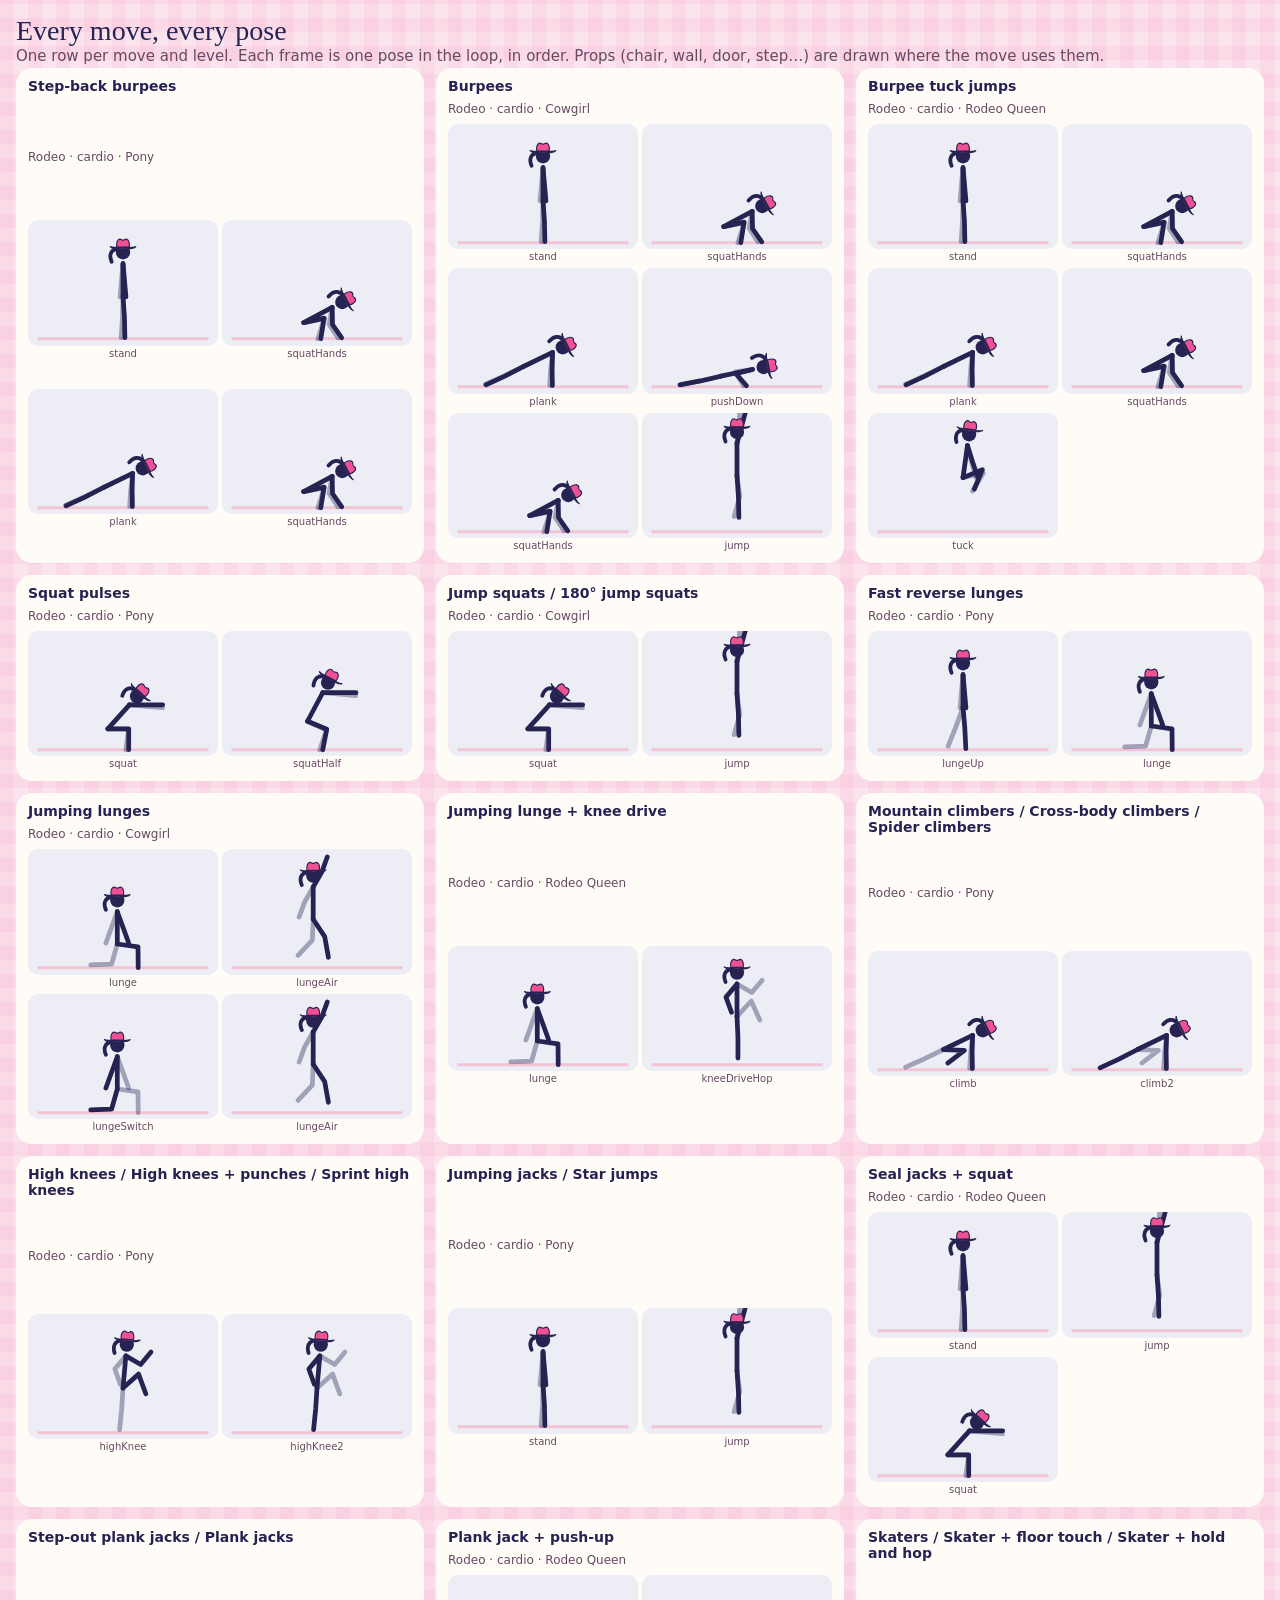
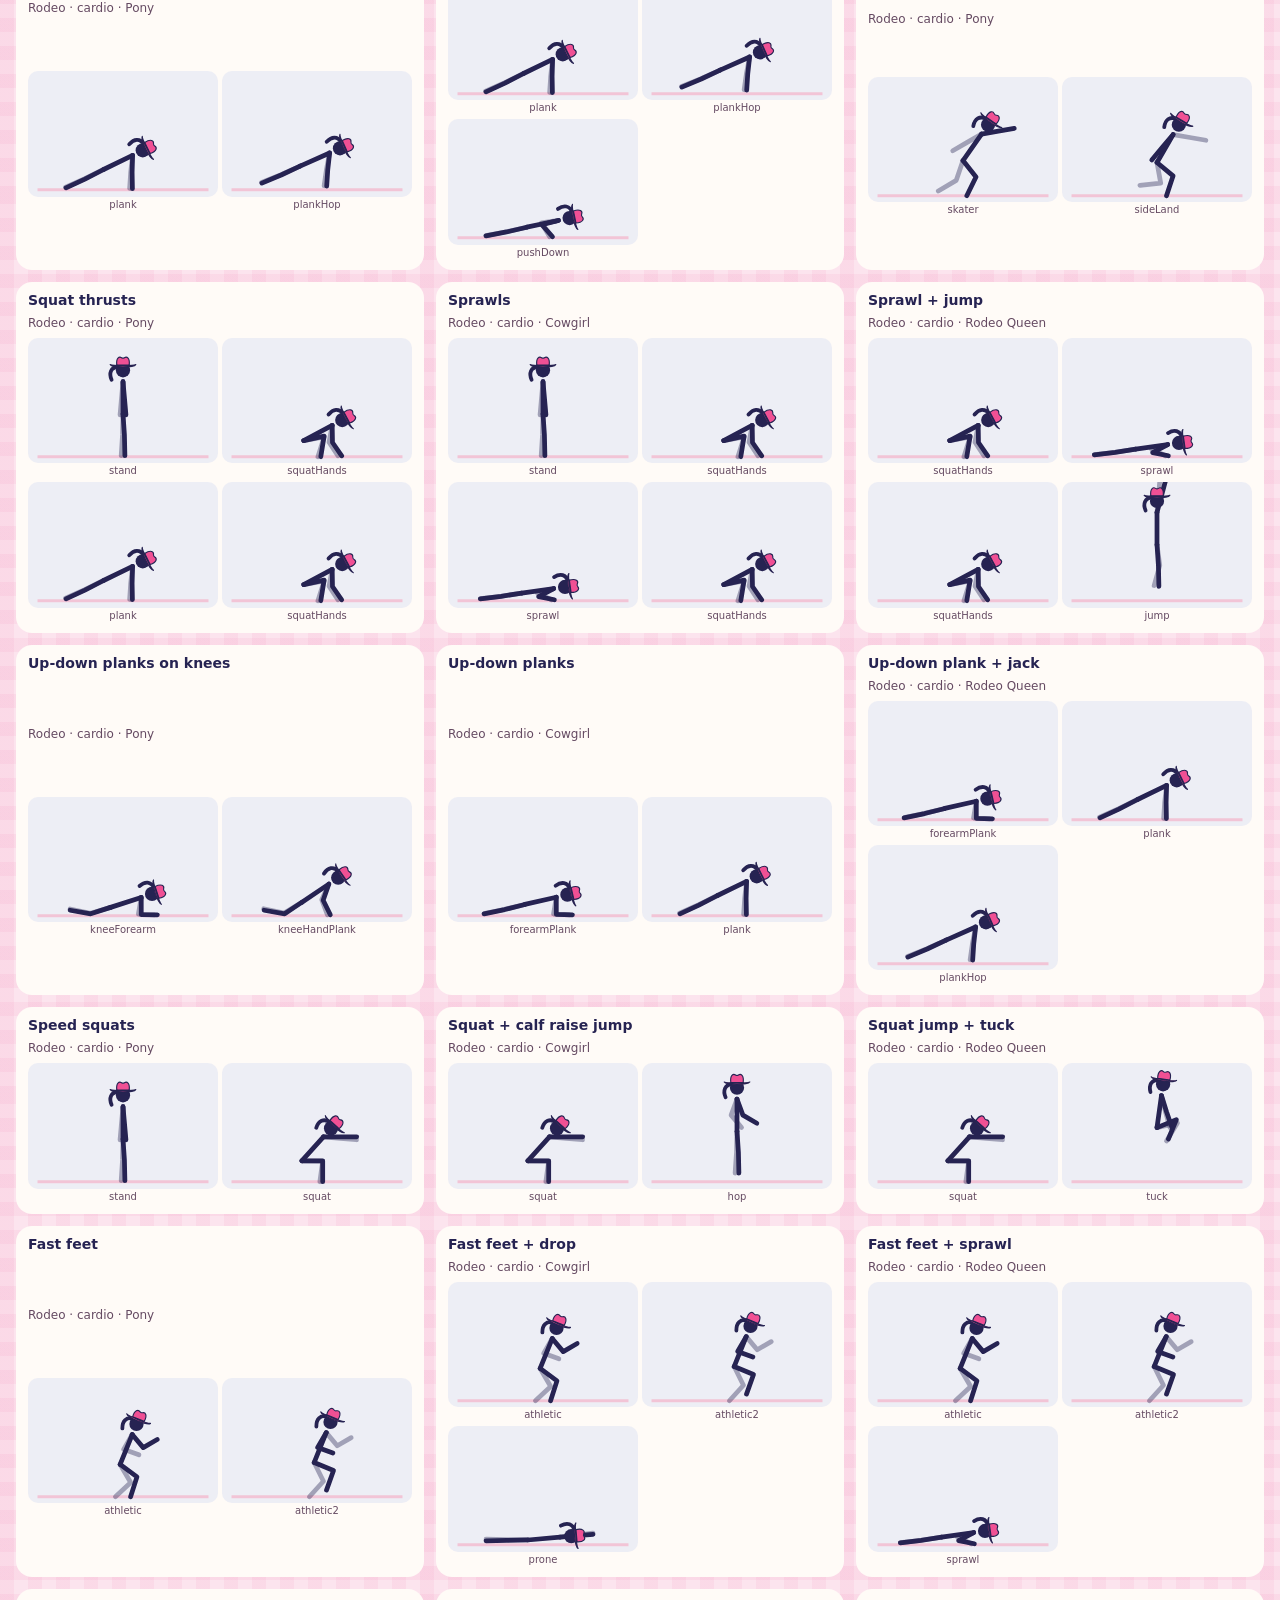
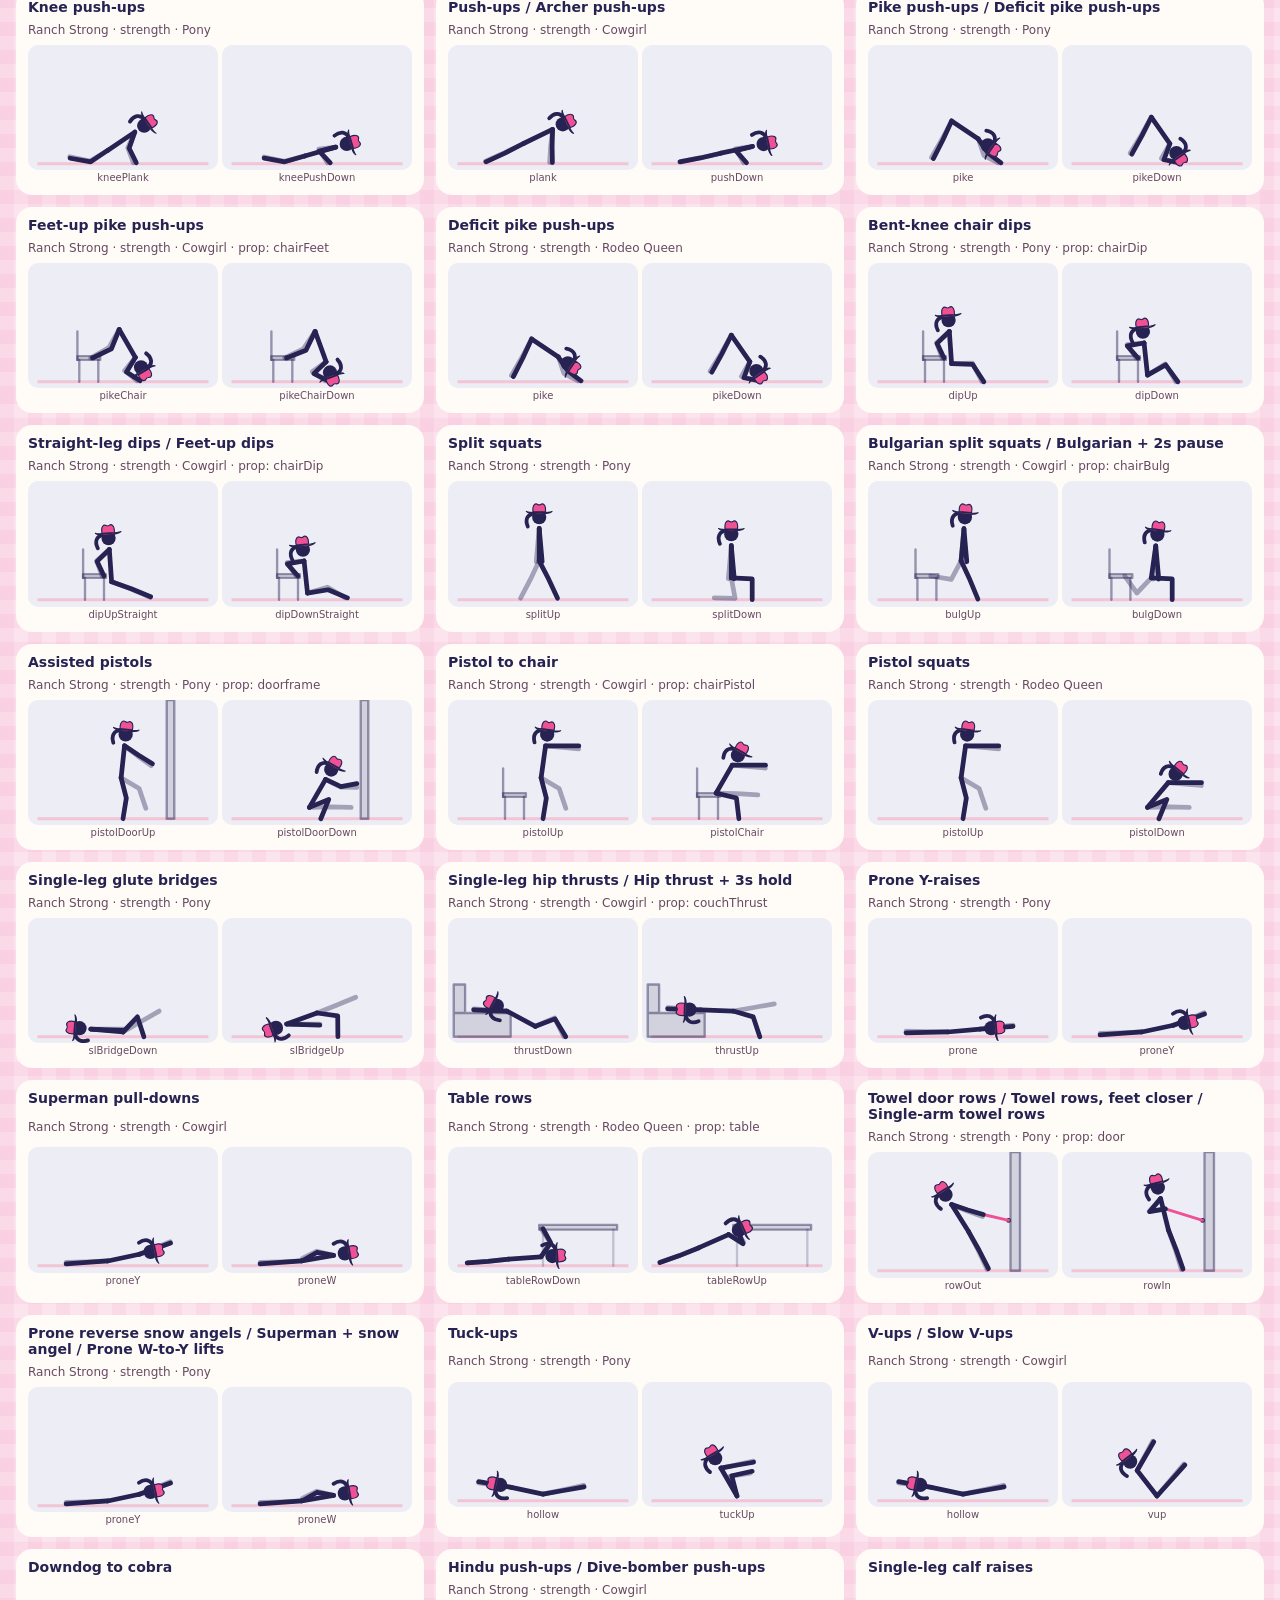
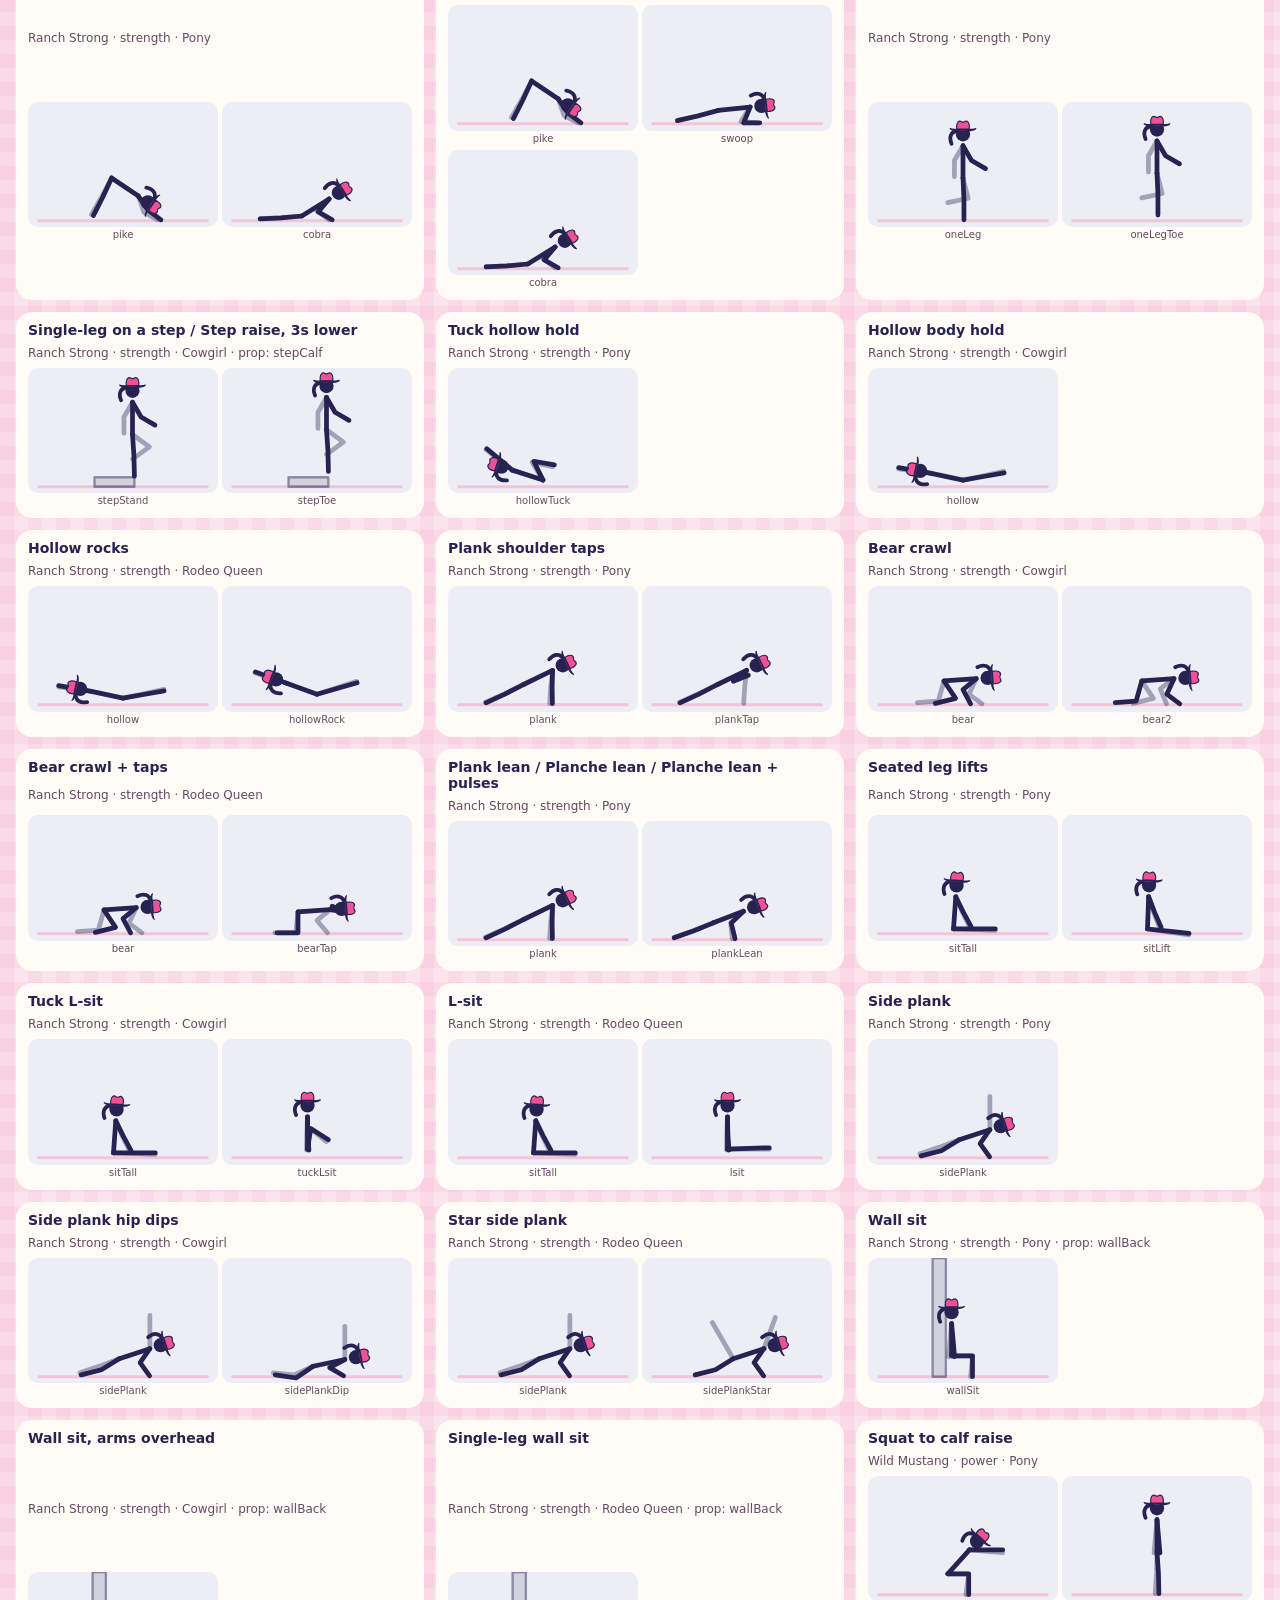
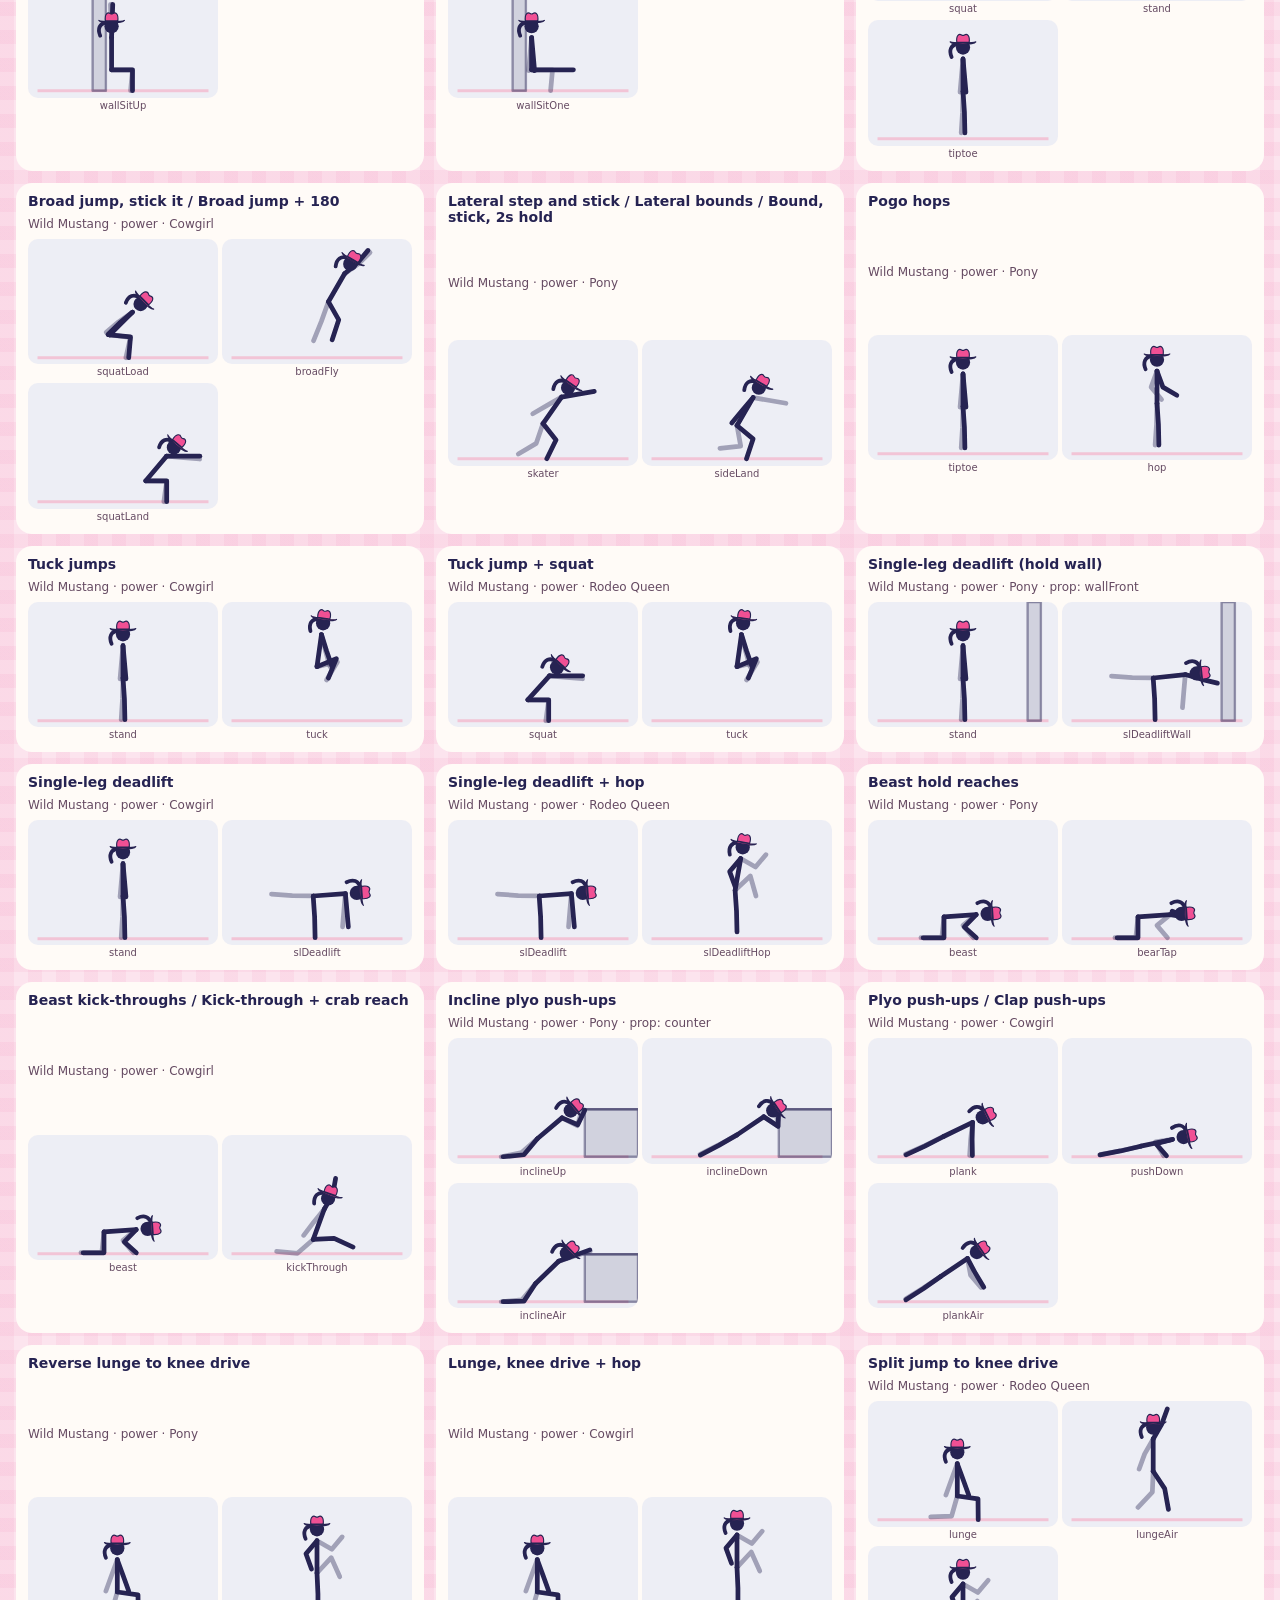
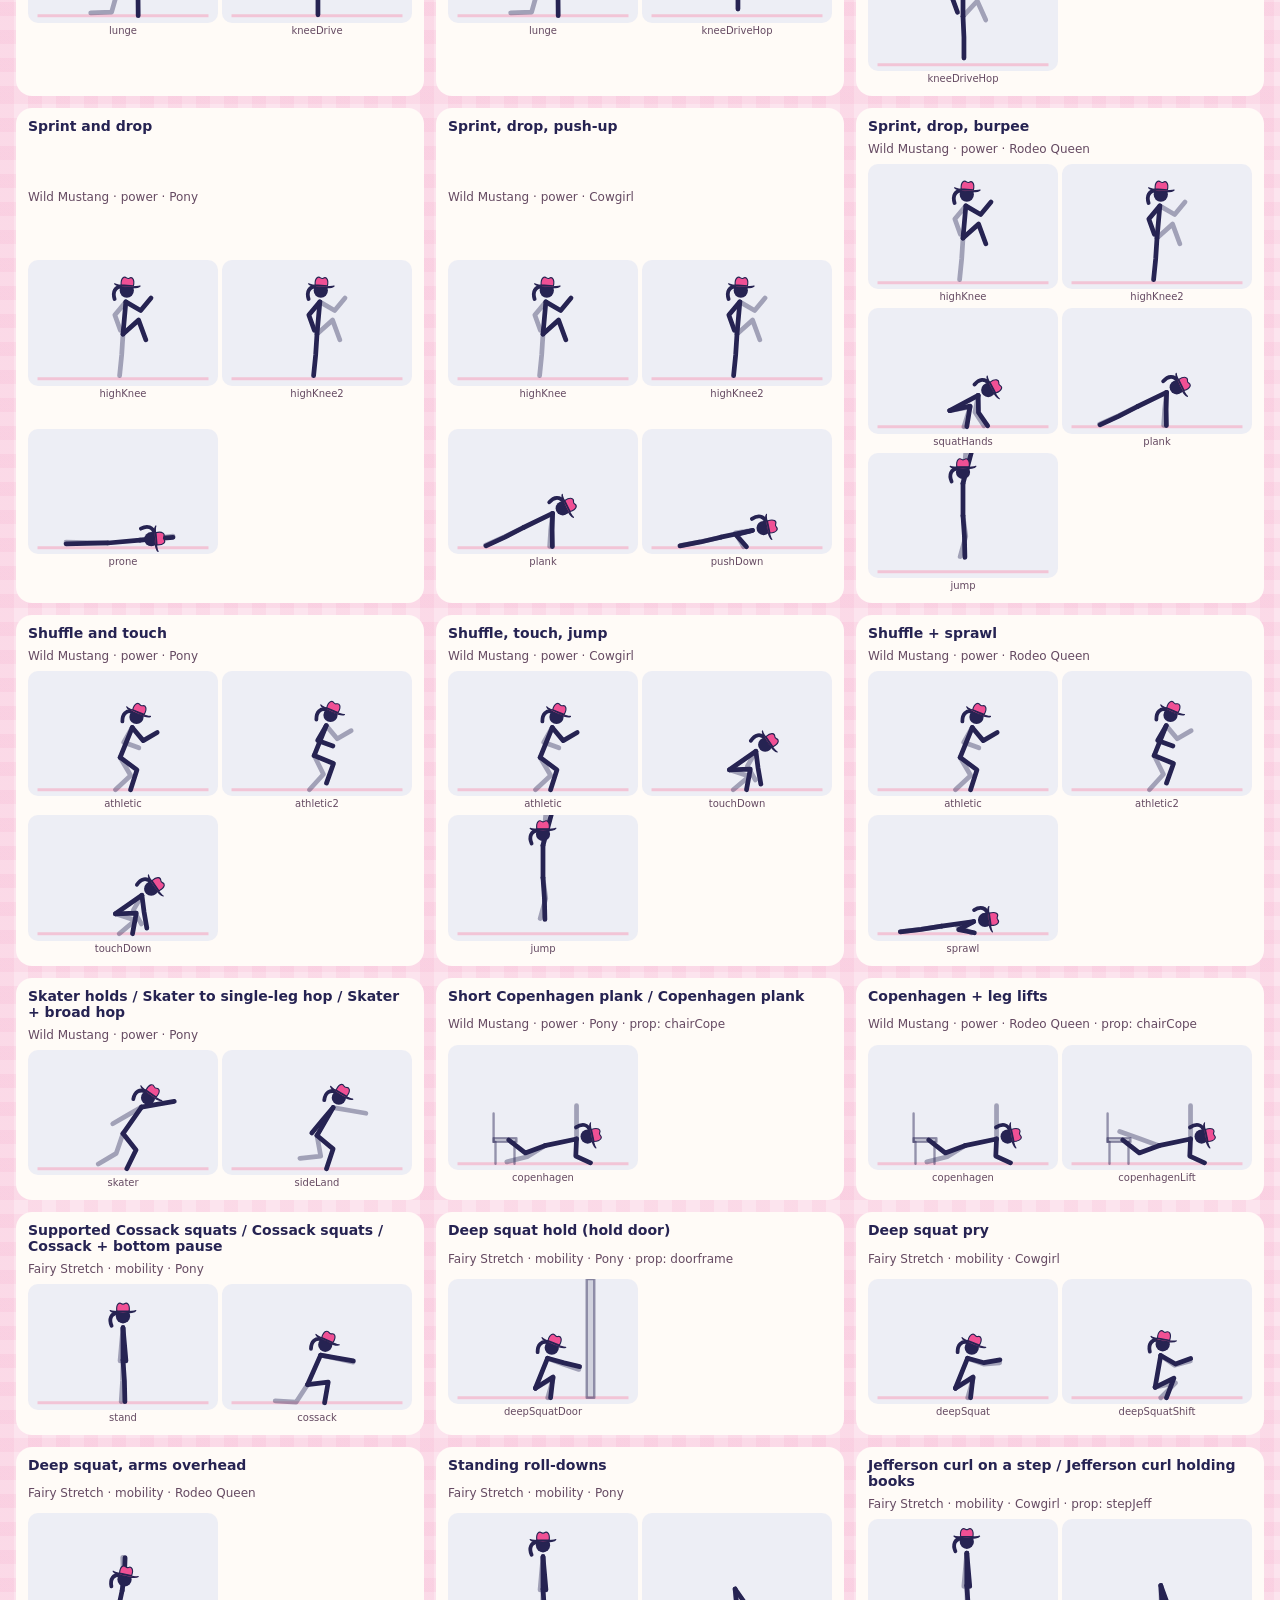
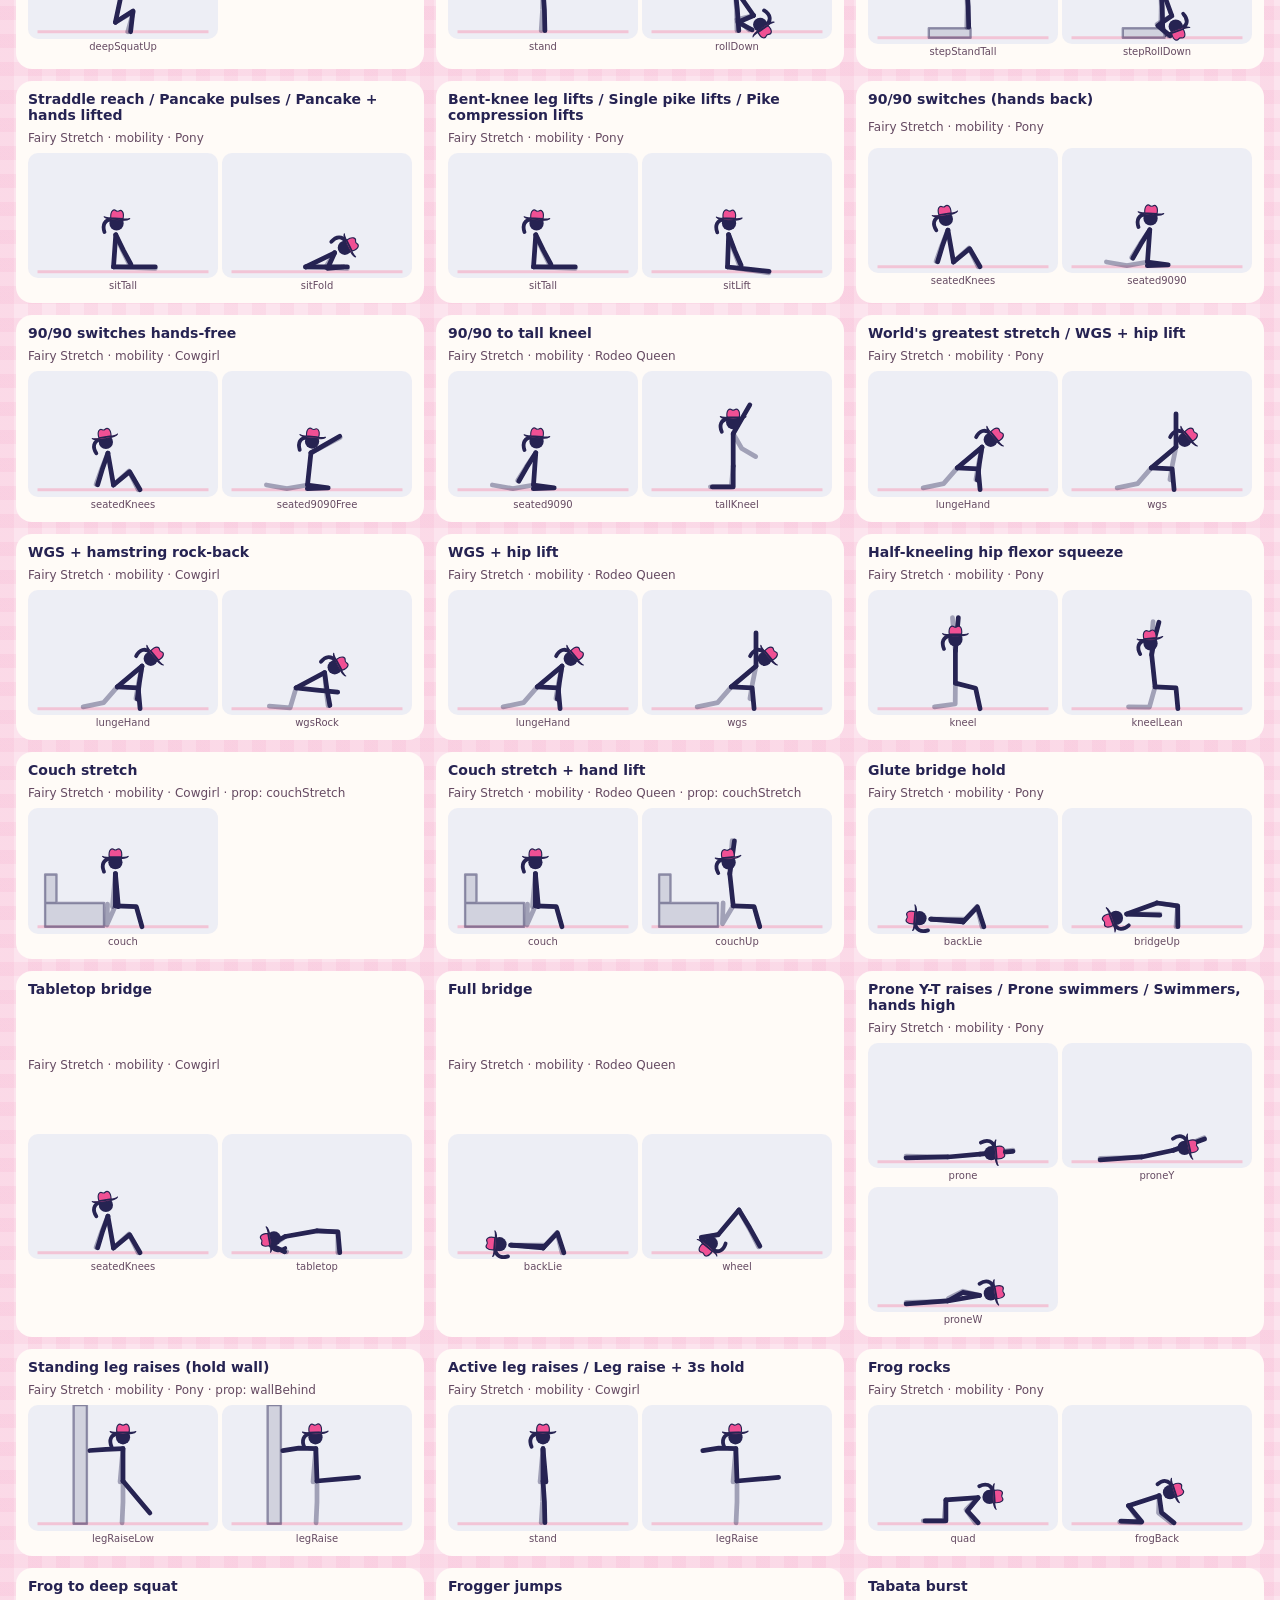
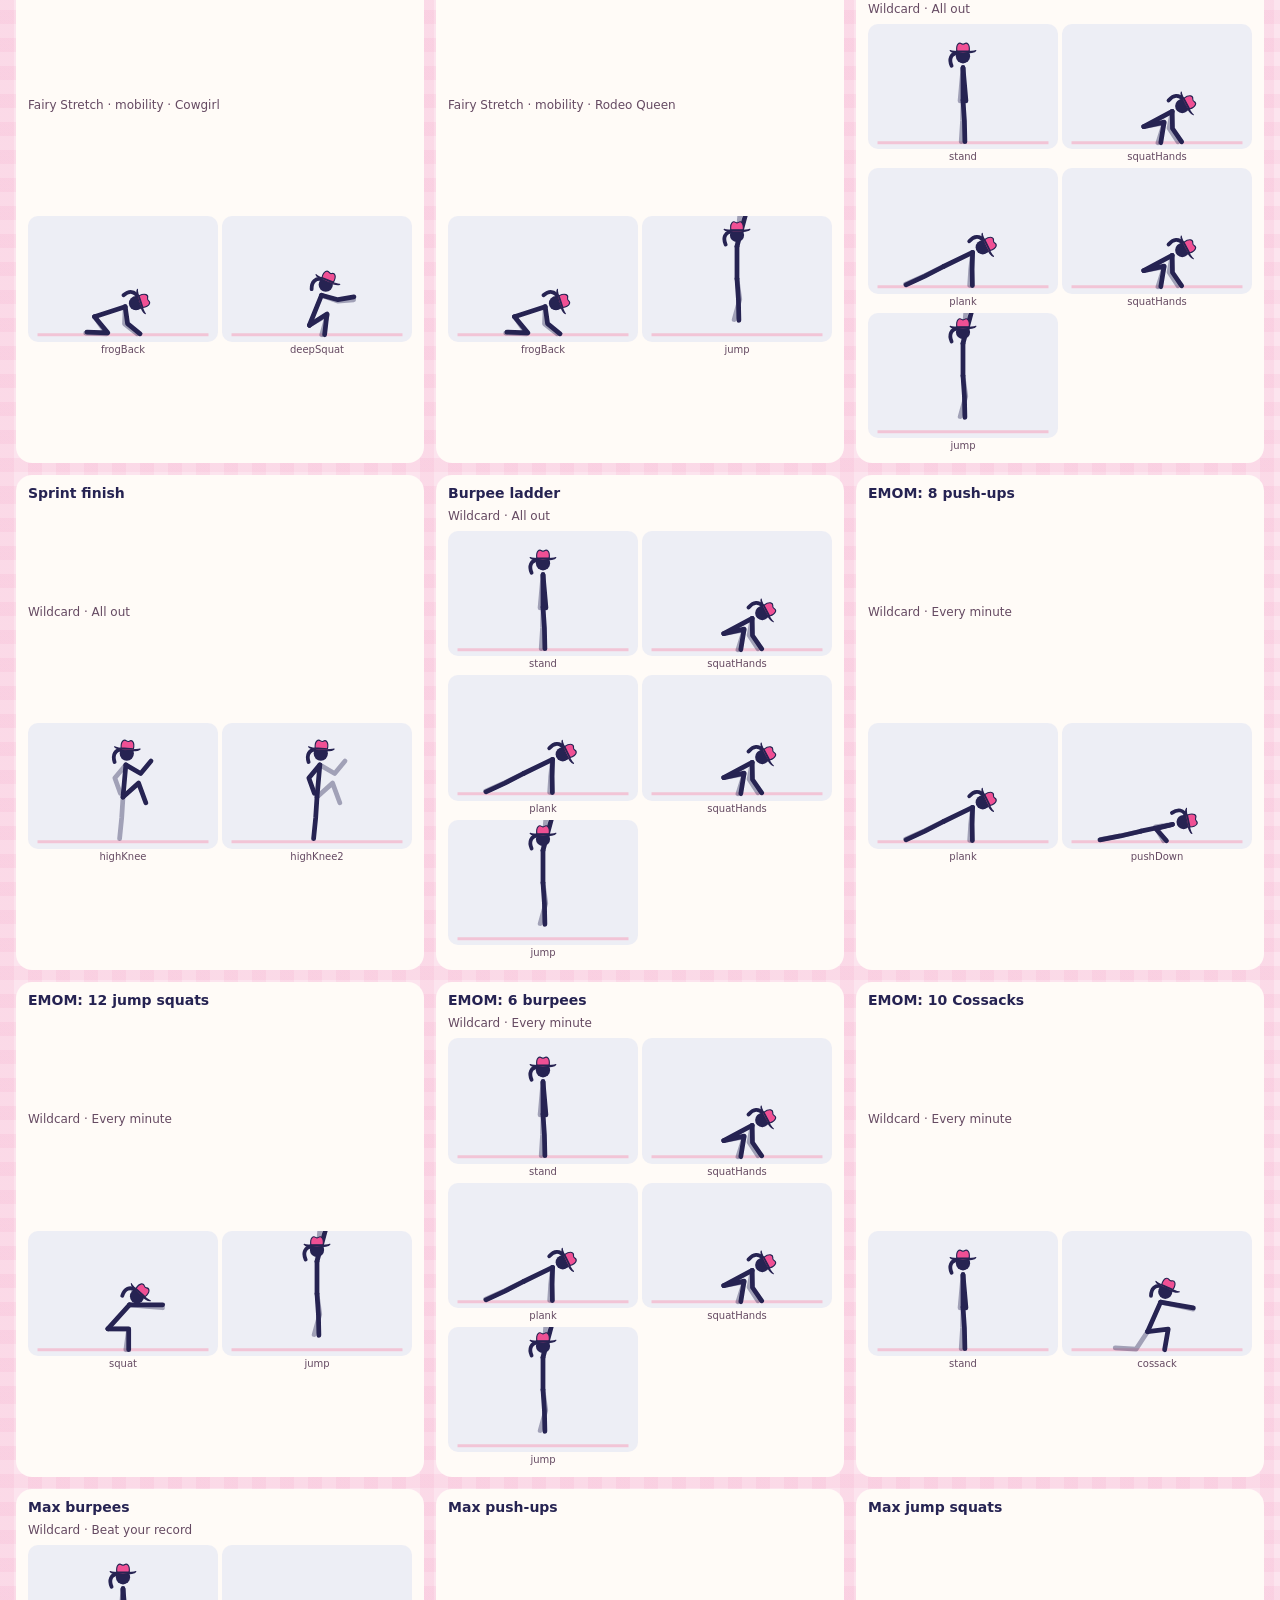
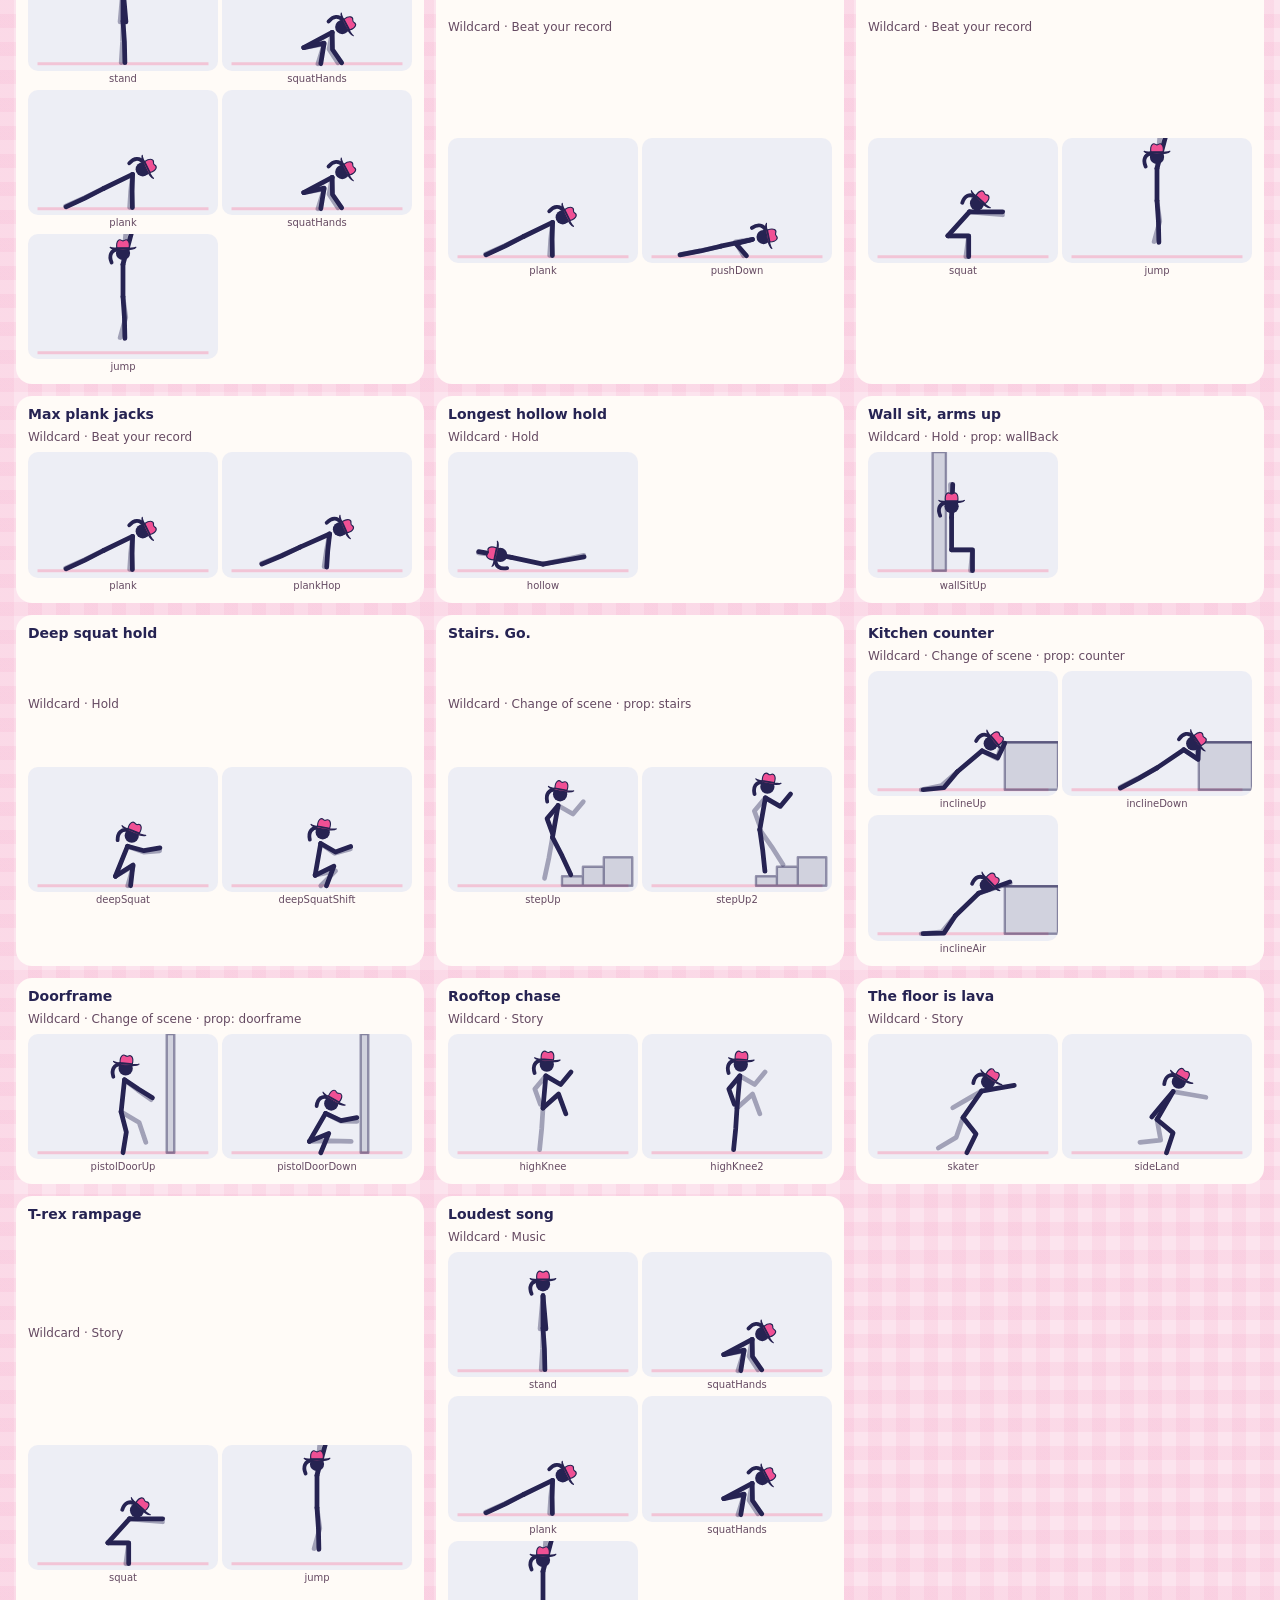
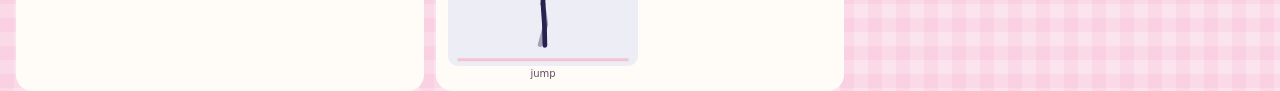
==== debug/poses.html @ 9a440cef "Redo the stick figures, add furniture, Julie's welcome note, better voice Rebuild every pose with a " ====
<!doctype html>
<html lang="en">
<head>
<meta charset="utf-8">
<meta name="viewport" content="width=device-width, initial-scale=1">
<title>Shuffle Sweat poses</title>
<link rel="stylesheet" href="../css/styles.css">
<style>
  body{padding:16px}
  .grid{display:grid;grid-template-columns:repeat(auto-fill,minmax(400px,1fr));gap:12px}
  .mv{background:var(--surface);border-radius:16px;padding:10px 12px;display:grid;gap:6px}
  .mv h3{margin:0;font:700 14px var(--body)} .mv small{color:var(--muted);font-size:12px}
  .frames{display:flex;gap:4px;flex-wrap:wrap}
  .frames svg{width:190px;height:auto;background:color-mix(in srgb,var(--str) 12%,transparent);border-radius:10px}
  .frames span{font-size:10px;color:var(--muted);display:block;text-align:center}
  .fig polyline{fill:none;stroke:var(--ink);stroke-width:5;stroke-linecap:round;stroke-linejoin:round}
  .fig .far polyline{opacity:.38} .fig circle{fill:var(--ink)}
  .fig .ground{stroke:var(--line);stroke-width:3}
  .fig .hat{fill:var(--accent);stroke:var(--ink);stroke-width:1.2}
  .fig .pony{fill:none;stroke:var(--ink);stroke-width:4;stroke-linecap:round}
  .fig .prop path{fill:none;stroke:color-mix(in srgb,var(--ink) 45%,transparent);stroke-width:2.5;stroke-linecap:round} .fig .prop .fill{fill:color-mix(in srgb,var(--ink) 14%,transparent)} .fig .prop .faint{opacity:.5} .fig .prop .knob{fill:var(--ink)} .fig .tether{fill:none;stroke:var(--accent);stroke-width:3;stroke-linecap:round}
</style>
</head>
<body>
<h1 style="font-size:28px">Every move, every pose</h1>
<p class="note">One row per move and level. Each frame is one pose in the loop, in order. Props (chair, wall, door, step…) are drawn where the move uses them.</p>
<div class="grid" id="grid"></div>
<script src="../js/store.js"></script>
<script src="../js/moves.js"></script>
<script src="../js/poses.js"></script>
<script src="../js/figure.js"></script>
<script>
const mk=(seq,prop)=>seq.map(k=>`<div><svg class="fig" viewBox="0 -14 200 132">${typeof figSVG==="function"?figSVG(POSE[k],prop):""}</svg><span>${k}</span></div>`).join("");
let html="";
const card=(title,sub,seq,prop)=>`<div class="mv"><h3>${title}</h3><small>${sub}${prop?" · prop: "+prop:""}</small><div class="frames">${mk(seq,prop)}</div></div>`;
MOVES.forEach(m=>{ let last="";
  m.n.forEach((name,lvl)=>{ const c={...m,lvl}, e=figEntry(c), key=JSON.stringify(e);
    if(key===last) return; last=key;
    const same=m.n.filter((x,i)=>i>lvl&&JSON.stringify(figEntry({...m,lvl:i}))===key);
    html+=card([name,...same].join(" / "),`${TYPE_NAMES[m.m]} · ${LEVELS[lvl]}`,figFor(c),propFor(c)); });
});
Object.entries(WILD).forEach(([cat,list])=>{ if(cat==="choice") return; list.forEach(w=>{ const c={wild:cat,...w}; html+=card(w.n,"Wildcard · "+WILD_NAMES[cat],figFor(c),propFor(c)); });});
document.getElementById("grid").innerHTML=html;
</script>
</body>
</html>
---- css/styles.css ----
/* Shuffle Sweat styles. Layout: one phone-width column. Welcome → setup → face-up card; controls sit under the thumb.
   Look: a pink cowgirl fairy saloon deck on a 1970s retro base (after flossgiven.com). Denim-blue top band with a wavy edge,
   faint pink gingham page, cream cards, bright fills (hot pink, cherry red, candy pink, denim, turquoise, lavender) that always
   carry dark text, groovy Caprasimo headings, pill buttons, little hats, boots, stars and a horseshoe. */
:root{
  --bg:#FCE4EE; --surface:#FFFBF7; --ink:#262352; --muted:#654A62; --line:#F2C4D6;
  --band:#4A74D4; --brand:#FFB9D3; --brand-shadow:#D42A4A;
  --on-fill:#221A33;                       /* text on any bright fill, same in both themes */
  --accent:#F05094; --pop:#F04A5E; --pop-soft:#FFC2D9; --lucky:#FF9CC4;
  --wild:#F04A5E; --wild-ink:#221A33; --good:#2E55B0; --shadow:rgba(150,40,90,.15);
  --burn:#F04A5E; --str:#6B8FE0; --ath:#2BB3A3; --mob:#B9A6F0;
  --pattern:repeating-linear-gradient(0deg,rgba(240,80,148,.07) 0 14px,transparent 14px 28px),repeating-linear-gradient(90deg,rgba(240,80,148,.07) 0 14px,transparent 14px 28px);
  --card-back:url("data:image/svg+xml,%3Csvg xmlns='http://www.w3.org/2000/svg' viewBox='0 0 44 44'%3E%3Cpath fill='%23FFFBF7' fill-opacity='.55' d='M11 4l1.8 4.6 4.9.3-3.8 3.1 1.2 4.8L11 14.1l-4.1 2.7 1.2-4.8-3.8-3.1 4.9-.3z'/%3E%3Cpath fill='%23F04A5E' fill-opacity='.35' d='M33 26l1.3 3.4 3.6.2-2.8 2.3.9 3.5-3-2-3 2 .9-3.5-2.8-2.3 3.6-.2z'/%3E%3C/svg%3E");
  --display:"Caprasimo","Cooper Black",Georgia,serif;
  --body:"Figtree",system-ui,-apple-system,"Segoe UI",sans-serif;
  --gut-l:max(16px,env(safe-area-inset-left)); --gut-r:max(16px,env(safe-area-inset-right));
}
@media (prefers-color-scheme: dark){:root:not([data-theme="light"]){
  --bg:#15132E; --surface:#221F45; --ink:#FFF3F8; --muted:#D9C4D6; --line:#3A3566;
  --band:#2B3F8F; --brand:#FFB9D3; --brand-shadow:#C2203F;
  --accent:#F05094; --pop:#F04A5E; --pop-soft:#4A2547; --lucky:#FF9CC4;
  --wild:#F04A5E; --wild-ink:#221A33; --good:#8FB0FF; --shadow:rgba(0,0,0,.45);
  --burn:#F04A5E; --str:#6B8FE0; --ath:#2BB3A3; --mob:#B9A6F0;
  --pattern:radial-gradient(1.2px 1.2px at 18px 26px,rgba(255,243,248,.55),transparent),radial-gradient(1px 1px at 70px 90px,rgba(255,185,211,.5),transparent),radial-gradient(1.4px 1.4px at 110px 40px,rgba(255,243,248,.4),transparent);
  color-scheme:dark}}
:root[data-theme="dark"]{
  --bg:#15132E; --surface:#221F45; --ink:#FFF3F8; --muted:#D9C4D6; --line:#3A3566;
  --band:#2B3F8F; --brand:#FFB9D3; --brand-shadow:#C2203F;
  --accent:#F05094; --pop:#F04A5E; --pop-soft:#4A2547; --lucky:#FF9CC4;
  --wild:#F04A5E; --wild-ink:#221A33; --good:#8FB0FF; --shadow:rgba(0,0,0,.45);
  --burn:#F04A5E; --str:#6B8FE0; --ath:#2BB3A3; --mob:#B9A6F0;
  --pattern:radial-gradient(1.2px 1.2px at 18px 26px,rgba(255,243,248,.55),transparent),radial-gradient(1px 1px at 70px 90px,rgba(255,185,211,.5),transparent),radial-gradient(1.4px 1.4px at 110px 40px,rgba(255,243,248,.4),transparent);
  color-scheme:dark}

*{box-sizing:border-box}
html,body{height:100%}
body{overflow-x:clip} /* 100vw band includes the desktop scrollbar width */
body{margin:0;background-color:var(--bg);background-image:var(--pattern);background-size:auto,auto,140px 140px;color:var(--ink);font-family:var(--body);font-size:16px;line-height:1.5}
.app{max-width:460px;margin:0 auto;padding-inline:var(--gut-l) var(--gut-r);padding-block:env(safe-area-inset-top) calc(28px + env(safe-area-inset-bottom));min-height:100%;display:flex;flex-direction:column;gap:20px}
h1,h2{font-family:var(--display);font-weight:400;line-height:1.05;text-wrap:balance;margin:0}
p{margin:0}
[hidden]{display:none!important}
section{display:contents}
section[hidden]{display:none!important}

/* Top band: full-bleed green with a wavy bottom edge */
.top{position:relative;display:flex;align-items:center;justify-content:space-between;gap:12px;background:var(--band);
  margin-inline:calc(50% - 50vw);margin-top:calc(-1*env(safe-area-inset-top));margin-bottom:14px;
  padding:calc(14px + env(safe-area-inset-top)) calc(50vw - 50% + var(--gut-r)) 10px calc(50vw - 50% + var(--gut-l))}
.top::after{content:"";position:absolute;left:0;right:0;top:calc(100% - 1px);height:18px;background:var(--band);
  -webkit-mask:url("data:image/svg+xml,%3Csvg xmlns='http://www.w3.org/2000/svg' viewBox='0 0 400 18'%3E%3Cpath d='M0 0H400V7C300 18 250 18 200 10S100 0 0 7Z'/%3E%3C/svg%3E") 0 0/400px 18px repeat-x;
  mask:url("data:image/svg+xml,%3Csvg xmlns='http://www.w3.org/2000/svg' viewBox='0 0 400 18'%3E%3Cpath d='M0 0H400V7C300 18 250 18 200 10S100 0 0 7Z'/%3E%3C/svg%3E") 0 0/400px 18px repeat-x}
.brand{font-family:var(--display);font-weight:400;font-size:23px;line-height:1;color:var(--brand);text-shadow:2px 2px 0 var(--brand-shadow);letter-spacing:.01em}
.brand{display:flex;align-items:center;gap:1px}
.brand span{color:var(--lucky)}
.brand-hat{width:26px;height:18px;fill:var(--brand);margin-right:4px;transform:rotate(-14deg) translateY(-3px);filter:drop-shadow(1.5px 1.5px 0 var(--brand-shadow))}
.twinkle{font-style:normal;font-size:15px;color:var(--brand);margin-left:4px;align-self:flex-start;animation:twinkle 2.6s ease-in-out infinite}
.spark{color:var(--accent);display:inline-block;animation:twinkle 2.6s ease-in-out infinite}
@keyframes twinkle{0%,100%{opacity:1;transform:scale(1)}50%{opacity:.35;transform:scale(.7) rotate(20deg)}}
@media (prefers-reduced-motion: reduce){.twinkle,.spark{animation:none}}
.toggles{display:flex;gap:6px;flex-wrap:wrap;justify-content:flex-end}
.chip{border:0;background:var(--surface);color:var(--ink);font:700 13px var(--body);padding:7px 12px;border-radius:999px;cursor:pointer;min-height:32px;white-space:nowrap}
.chip[aria-pressed="true"]{background:var(--pop);color:var(--on-fill)}
button{font-family:var(--body)}
button:focus-visible,.pick input:focus-visible+label,a:focus-visible{outline:3px solid var(--ink);outline-offset:3px}

/* Welcome */
.hello h1{font-size:clamp(36px,11vw,50px)}
.hello p{color:var(--muted);margin-top:10px;max-width:34ch;font-size:17px}
.letter{margin:0;position:relative;background:var(--surface);border-radius:24px;padding:18px 18px 16px;display:grid;gap:8px;
  box-shadow:0 10px 26px var(--shadow);border:2px dashed color-mix(in srgb,var(--accent) 45%,transparent);transform:rotate(-1deg)}
.letter::before{content:"";position:absolute;top:-10px;left:50%;width:70px;height:20px;margin-left:-35px;border-radius:4px;
  background:color-mix(in srgb,var(--lucky) 70%,transparent);transform:rotate(3deg)}
.letter blockquote{margin:0;display:grid;gap:8px;font-size:17px;line-height:1.5}
.letter figcaption{font:400 22px var(--display);color:var(--ink);justify-self:end;transform:rotate(-3deg)}
.letter figcaption span{color:var(--accent)}
.intro{color:var(--muted);font-size:16px}
.steps{list-style:none;margin:0;padding:0;display:grid;gap:12px;counter-reset:s}
.steps li{display:grid;grid-template-columns:36px 1fr;gap:12px;align-items:start;background:var(--surface);border-radius:20px;padding:14px}
.steps li::before{counter-increment:s;content:counter(s);width:36px;height:36px;border-radius:999px;background:var(--pop-soft);color:var(--ink);font:400 18px var(--display);display:grid;place-items:center}
.steps b{display:block;font-weight:700}
.steps span{color:var(--muted);font-size:15px}
.steps li:nth-child(4)::before{background:var(--pop);color:var(--on-fill)}
.steps li:nth-child(5)::before{background:var(--str);color:var(--on-fill)}

/* Setup */
.label{font-size:12px;font-weight:800;letter-spacing:.1em;text-transform:uppercase;color:var(--muted)}
.pick{display:grid;gap:10px;margin-top:8px}
.pick.modes{grid-template-columns:1fr 1fr}
.pick.three{grid-template-columns:repeat(3,1fr)}
.pick input{position:absolute;opacity:0;pointer-events:none}
.pick label{display:flex;flex-direction:column;gap:2px;padding:12px;border-radius:20px;background:var(--surface);border:2px solid transparent;cursor:pointer;min-width:0;position:relative}
.pick label b{font-family:var(--display);font-weight:400;font-size:19px;line-height:1.15}
.pick label small{color:var(--muted);font-size:13px;line-height:1.3}
.pick input:checked+label{border-color:var(--ink);background:var(--pop-soft)}
.pick.modes label{padding-left:24px}
.pick.modes label::before{content:"";position:absolute;left:10px;top:14px;bottom:14px;width:6px;border-radius:3px;background:var(--c,var(--muted))}
.pick.modes .wide{grid-column:1/-1}
.boot{width:30px;height:30px;fill:var(--ink);margin-bottom:2px}
.boot .trim{fill:none;stroke:var(--accent);stroke-width:2.2;stroke-linecap:round}
.boot .spur{fill:none;stroke:var(--ink);stroke-width:1.8}
.boot .crown{fill:var(--accent)}
.pick.mins label b{font-size:28px;font-variant-numeric:tabular-nums}
.today{font-variant-numeric:tabular-nums;color:var(--muted);font-size:14px}
.credit{color:var(--muted);font-size:13px}
.big{display:block;width:100%;border:2px solid var(--on-fill);border-radius:999px;padding:16px 18px;font:400 21px var(--display);cursor:pointer;background:var(--accent);color:var(--on-fill);box-shadow:0 5px 0 var(--on-fill)}
.big small{display:block;font:700 13px var(--body);margin-top:3px}
.big:active{transform:translateY(3px);box-shadow:0 2px 0 var(--on-fill)}
.ghost{display:block;width:100%;border:2px solid var(--ink);background:transparent;color:var(--ink);border-radius:999px;padding:13px;font:700 16px var(--body);cursor:pointer}
.push{margin-top:auto;display:grid;gap:12px}

/* Card */
.meta{display:flex;justify-content:space-between;align-items:center;gap:10px;font-variant-numeric:tabular-nums;color:var(--muted);font-size:14px;font-weight:700}
.pips{display:flex;gap:6px;flex:none}
.pip{width:20px;height:8px;border-radius:4px;background:var(--line)}
.pip.done{background:var(--good)}
.pip.now{background:var(--accent)}
.card{--c:var(--accent);position:relative;background:var(--surface);border-radius:28px;padding:22px 22px 20px;box-shadow:0 14px 34px var(--shadow);display:flex;flex-direction:column;gap:12px;min-height:360px;overflow:hidden;border-top:12px solid var(--c);animation:flip .45s cubic-bezier(.2,.9,.3,1.2)}
.card[data-m="burn"]{--c:var(--burn)} .card[data-m="str"]{--c:var(--str)} .card[data-m="ath"]{--c:var(--ath)} .card[data-m="mob"]{--c:var(--mob)}
.card.wild{background:var(--wild);color:var(--wild-ink);--c:var(--wild-ink);border-top-color:var(--accent)}
.card.wild::after{content:"";position:absolute;top:12px;right:12px;width:48px;height:48px;pointer-events:none;
  background:url("data:image/svg+xml,%3Csvg xmlns='http://www.w3.org/2000/svg' viewBox='-24 -24 48 48'%3E%3Cg fill='%23FFFBF7' stroke='%23221A33' stroke-width='2'%3E%3Cpath d='M0-20 5-8.7 17.3-10 10 0 17.3 10 5 8.7 0 20-5 8.7-17.3 10-10 0-17.3-10-5-8.7Z'/%3E%3Ccircle cx='0' cy='-20' r='2.6'/%3E%3Ccircle cx='17.3' cy='-10' r='2.6'/%3E%3Ccircle cx='17.3' cy='10' r='2.6'/%3E%3Ccircle cx='0' cy='20' r='2.6'/%3E%3Ccircle cx='-17.3' cy='10' r='2.6'/%3E%3Ccircle cx='-17.3' cy='-10' r='2.6'/%3E%3C/g%3E%3Ccircle r='5' fill='%23F05094'/%3E%3C/svg%3E") center/contain no-repeat;
  transform:rotate(12deg)}
.card.wild h2{padding-right:44px}
.card.wild .cue,.card.wild .best,.card.wild .unit,.card.wild .reps b{color:var(--wild-ink)}
.card.wild .bar{background:color-mix(in srgb,var(--wild-ink) 15%,transparent)}
@keyframes flip{from{transform:rotateY(70deg) scale(.95);opacity:.3}to{transform:none;opacity:1}}
@media (prefers-reduced-motion: reduce){.card{animation:none}}
.kind{align-self:flex-start;font-size:12px;font-weight:800;letter-spacing:.1em;text-transform:uppercase;background:var(--c);color:var(--on-fill);padding:4px 11px;border-radius:14px}
.card.wild .kind{background:var(--wild-ink);color:var(--wild)}
.kind.switch{background:var(--ink);color:var(--surface)}
.card h2{font-size:clamp(30px,9vw,42px)}
.cue{color:var(--muted);font-size:17px;max-width:32ch}
.lvl{display:flex;align-items:center;gap:8px;flex-wrap:wrap}
.lvl button{border:2px solid var(--line);background:transparent;color:var(--ink);border-radius:999px;padding:6px 13px;font:700 13px var(--body);cursor:pointer}
.lvl button:disabled{opacity:.35;cursor:default}
.lvl span{font-size:13px;color:var(--muted);font-weight:700}
.fig{width:100%;max-width:100%;height:auto;max-height:130px;display:block;background:color-mix(in srgb,var(--c) 14%,transparent);border-radius:18px}
.fig polyline{fill:none;stroke:var(--ink);stroke-width:5;stroke-linecap:round;stroke-linejoin:round}
.fig .far polyline{opacity:.38}
.fig circle{fill:var(--ink)}
.fig .hat{fill:var(--accent);stroke:var(--ink);stroke-width:1.2;stroke-linejoin:round}
.fig .pony{fill:none;stroke:var(--ink);stroke-width:4;stroke-linecap:round}
.card.wild .fig .hat{fill:var(--lucky);stroke:var(--wild-ink)}
.card.wild .fig .pony{stroke:var(--wild-ink)}
.fig .prop path{fill:none;stroke:color-mix(in srgb,var(--ink) 45%,transparent);stroke-width:2.5;stroke-linecap:round;stroke-linejoin:round}
.fig .prop .fill{fill:color-mix(in srgb,var(--ink) 12%,transparent)}
.fig .prop .faint{opacity:.5}
.fig .prop .knob{fill:color-mix(in srgb,var(--ink) 60%,transparent)}
.fig .tether{fill:none;stroke:var(--accent);stroke-width:3;stroke-linecap:round}
.card.wild .fig .tether{stroke:var(--wild-ink)}
.fig .ground{stroke:color-mix(in srgb,var(--c) 70%,transparent);stroke-width:3}
.card.wild .fig{background:color-mix(in srgb,var(--wild-ink) 8%,transparent)}
.card.wild .fig polyline{stroke:var(--wild-ink)} .card.wild .fig circle{fill:var(--wild-ink)}
.card.wild .fig .ground{stroke:color-mix(in srgb,var(--wild-ink) 25%,transparent)}
.watch{margin-left:auto;font:700 13px var(--body);color:var(--ink);text-decoration:underline;text-decoration-thickness:2px;text-underline-offset:3px;text-decoration-color:var(--c);padding:6px 0}
.card.wild .watch{color:var(--wild-ink)}
.foot{margin-top:auto;display:grid;gap:10px}
.clock{display:flex;align-items:flex-end;justify-content:space-between;gap:12px}
.secs{font-family:var(--display);font-weight:400;font-size:64px;line-height:.9;font-variant-numeric:tabular-nums}
.secs small{font:600 18px var(--body);margin-left:2px}
.reps{display:flex;align-items:baseline;gap:8px}
.reps b{font-family:var(--display);font-weight:400;font-size:72px;line-height:.9;font-variant-numeric:tabular-nums;color:var(--ink)}
.unit{font:700 18px var(--body);color:var(--muted)}
button.done{border:2px solid var(--on-fill);border-radius:999px;background:var(--c);color:var(--on-fill);font:400 22px var(--display);padding:15px;cursor:pointer;width:100%}
.card.wild button.done{background:var(--wild-ink);color:var(--wild)}
.counter{display:flex;flex-direction:column;align-items:flex-end;gap:4px}
.counter button{border:0;border-radius:999px;background:var(--wild-ink);color:var(--wild);font:400 22px var(--display);padding:14px 20px;cursor:pointer;font-variant-numeric:tabular-nums;min-width:110px}
.best{font-size:13px;font-weight:700}
.bar{height:12px;border-radius:6px;background:var(--line);overflow:hidden}
.bar i{display:block;height:100%;width:0;background:var(--c);border-radius:6px}
.choices{display:grid;grid-template-columns:1fr 1fr;gap:10px}
.choices button{border:2px solid var(--wild-ink);background:transparent;color:var(--wild-ink);border-radius:20px;padding:16px 10px;font:400 18px var(--display);cursor:pointer}
.controls{display:grid;grid-template-columns:1fr 1fr;gap:10px}
.small{border:2px solid var(--ink);background:var(--surface);color:var(--ink);border-radius:999px;padding:12px;font:700 15px var(--body);cursor:pointer}
.small:disabled{opacity:.4;cursor:default}
.bored{grid-column:1/-1;border:2px solid var(--on-fill);border-radius:999px;padding:16px;cursor:pointer;background:var(--pop);color:var(--on-fill);font:400 23px var(--display);box-shadow:0 5px 0 var(--on-fill)}
.bored:active{transform:translateY(3px);box-shadow:0 2px 0 var(--on-fill)}
.bored small{display:block;font:700 13px var(--body);margin-top:2px}
.rest{--c:var(--on-fill);color:var(--on-fill);background-color:var(--lucky);background-image:var(--card-back);background-size:44px 44px;border-top:0;
  outline:2.5px dashed color-mix(in srgb,var(--on-fill) 55%,transparent);outline-offset:-11px;animation:none}
.rest .kind{background:var(--on-fill);color:var(--lucky)}
.rest .cue,.rest .secs{color:var(--on-fill)}
.rest .bar{background:color-mix(in srgb,var(--on-fill) 15%,transparent)}
.rest .bar i{background:var(--on-fill)}

/* Sheet */
.scrim{position:fixed;inset:0;background:color-mix(in srgb,var(--on-fill) 50%,transparent);display:flex;align-items:flex-end;justify-content:center;padding:16px;padding-bottom:calc(16px + env(safe-area-inset-bottom,0px));z-index:10}
.sheet{background:var(--surface);color:var(--ink);border-radius:28px;padding:22px;max-width:460px;width:100%;display:grid;gap:14px;box-shadow:0 20px 50px var(--shadow)}
.sheet h2{font-size:28px}
.sheet p{color:var(--muted)}

/* End */
.stamp{display:inline-block;align-self:flex-start;font:400 15px var(--display);letter-spacing:.06em;text-transform:uppercase;color:var(--on-fill);background:var(--pop);border-radius:999px;padding:6px 14px;transform:rotate(-4deg)}
.stats{display:grid;grid-template-columns:repeat(3,1fr);gap:10px}
.stat{background:var(--surface);border-radius:20px;padding:12px;display:flex;flex-direction:column;gap:2px;min-width:0}
.stat b{font:400 30px var(--display);font-variant-numeric:tabular-nums}
.stat span{font-size:12px;color:var(--muted);font-weight:700}
.note{color:var(--muted);font-size:15px}
.nextup{background:var(--surface);border-radius:20px;padding:14px;display:flex;justify-content:space-between;gap:12px;align-items:center;font-variant-numeric:tabular-nums}
.nextup b{font:400 20px var(--display)}
.nextup span{color:var(--muted);font-size:14px}
/* Week */
.weekhead h1{font-size:clamp(32px,9.5vw,44px)}
.weekhead p{color:var(--muted);margin-top:8px;max-width:36ch}
.pick.focus{grid-template-columns:1fr 1fr}
.targets{display:grid;gap:10px}
.target{background:var(--surface);border-radius:20px;padding:14px;display:grid;grid-template-columns:1fr auto;gap:4px 12px;align-items:center}
.target b{font-weight:700}
.target .why{grid-column:1/-1;color:var(--muted);font-size:13px;line-height:1.35}
.stepper{display:flex;align-items:center;gap:6px}
.stepper button{width:40px;height:40px;border-radius:999px;border:2px solid var(--ink);background:var(--surface);color:var(--ink);font:400 20px var(--display);cursor:pointer}
.stepper output{min-width:58px;text-align:center;font:400 21px var(--display);font-variant-numeric:tabular-nums}
.stepper output small{display:block;font:600 11px var(--body);color:var(--muted)}
details.src{background:var(--surface);border-radius:20px;padding:12px 14px;font-size:14px;color:var(--muted)}
details.src summary{cursor:pointer;font-weight:700;color:var(--ink)}
details.src ul{margin:8px 0 0;padding-left:18px;display:grid;gap:6px}
details.src a{color:var(--ink);text-decoration-color:var(--accent);text-decoration-thickness:2px}
.panel{background:var(--surface);border-radius:24px;padding:16px;display:grid;gap:12px}
.panelhead{display:flex;justify-content:space-between;align-items:baseline;gap:10px}
.panelhead b{font:400 20px var(--display)}
.linkbtn{border:0;background:none;color:var(--ink);font:700 14px var(--body);cursor:pointer;padding:4px 0;text-decoration:underline;text-decoration-color:var(--accent);text-decoration-thickness:2px;text-underline-offset:3px}
.goal{display:grid;gap:5px}
.goal .row{display:flex;justify-content:space-between;gap:10px;font-size:14px;font-weight:700}
.goal .row span:last-child{font-variant-numeric:tabular-nums;color:var(--muted)}
.goal .track{height:10px;border-radius:5px;background:var(--line);overflow:hidden}
.goal .track i{display:block;height:100%;border-radius:5px;background:var(--c)}
.goal.met .row span:last-child{color:var(--good)}
.regions{display:flex;flex-wrap:wrap;gap:6px}
.regions span{font-size:12px;font-weight:700;padding:4px 10px;border-radius:999px;background:var(--bg);color:var(--muted);font-variant-numeric:tabular-nums}
.regions span.met{color:var(--good)}
.suggest{background:var(--lucky);color:var(--on-fill);border-radius:20px;padding:14px 16px;display:grid;gap:6px}
.suggest .label{color:var(--on-fill);display:flex;align-items:center;gap:6px}
.shoe{width:18px;height:18px;fill:none;stroke:var(--pop);stroke-width:3.4;stroke-linecap:round}
.suggest b{font:400 22px var(--display)}
.suggest p{font-size:14px;color:var(--on-fill)}
.suggest button{justify-self:start;border:0;border-radius:999px;background:var(--on-fill);color:var(--lucky);font:700 14px var(--body);padding:9px 16px;cursor:pointer}
.sessbar{display:flex;gap:6px}
.sessbar i{flex:1;height:10px;border-radius:5px;background:var(--line)}
.sessbar i.on{background:var(--good)}
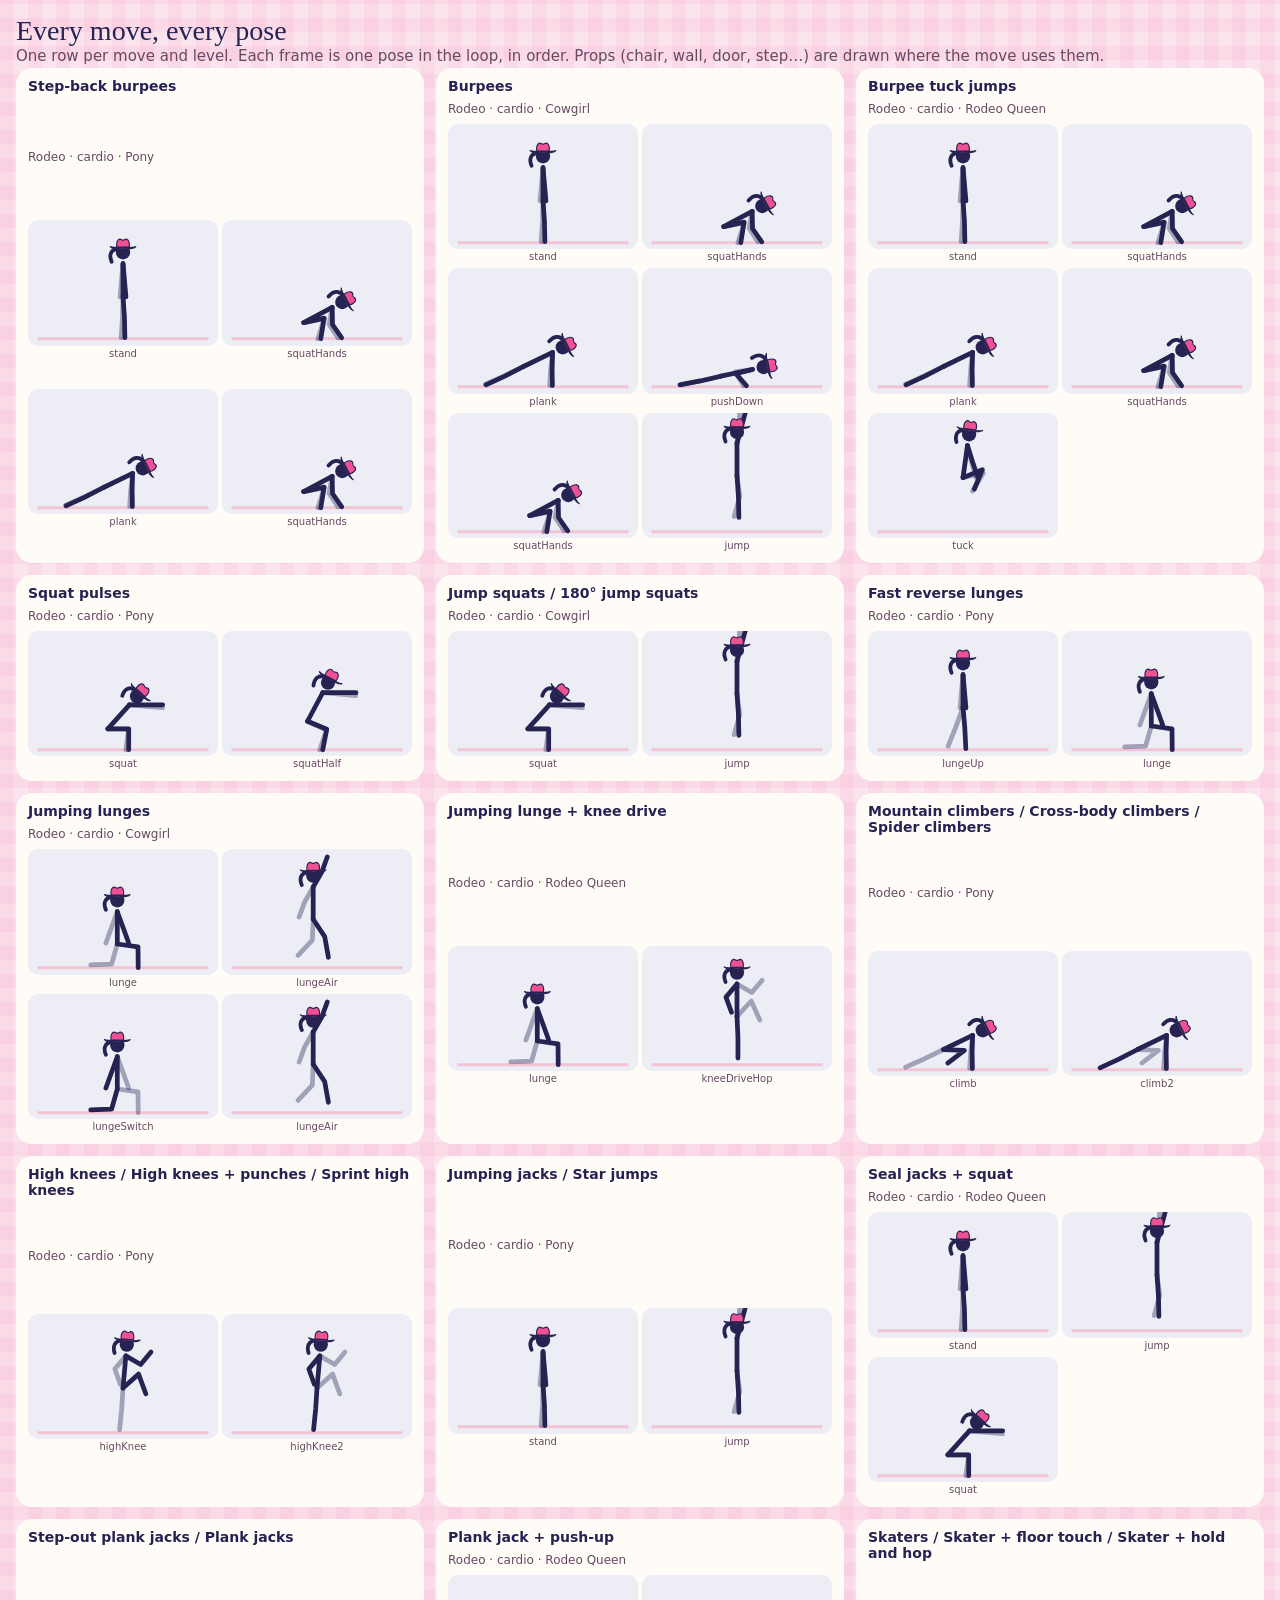
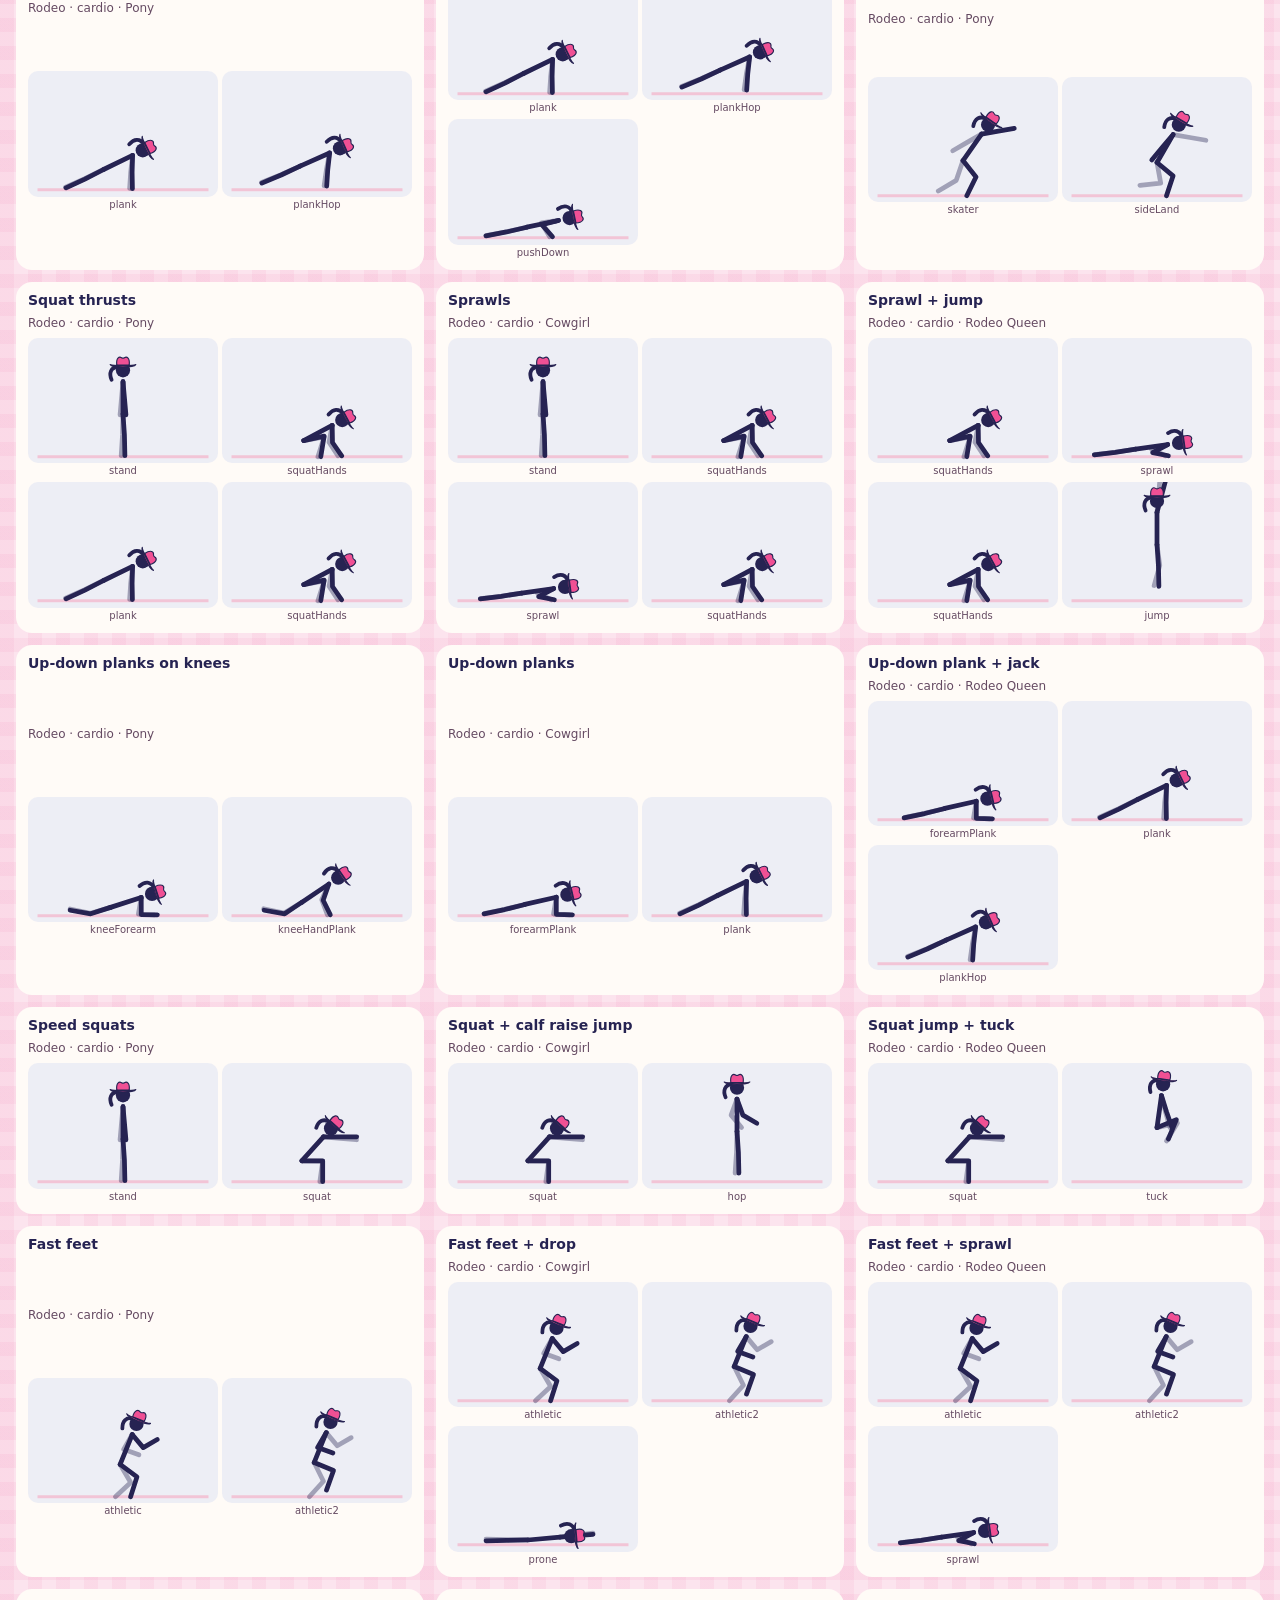
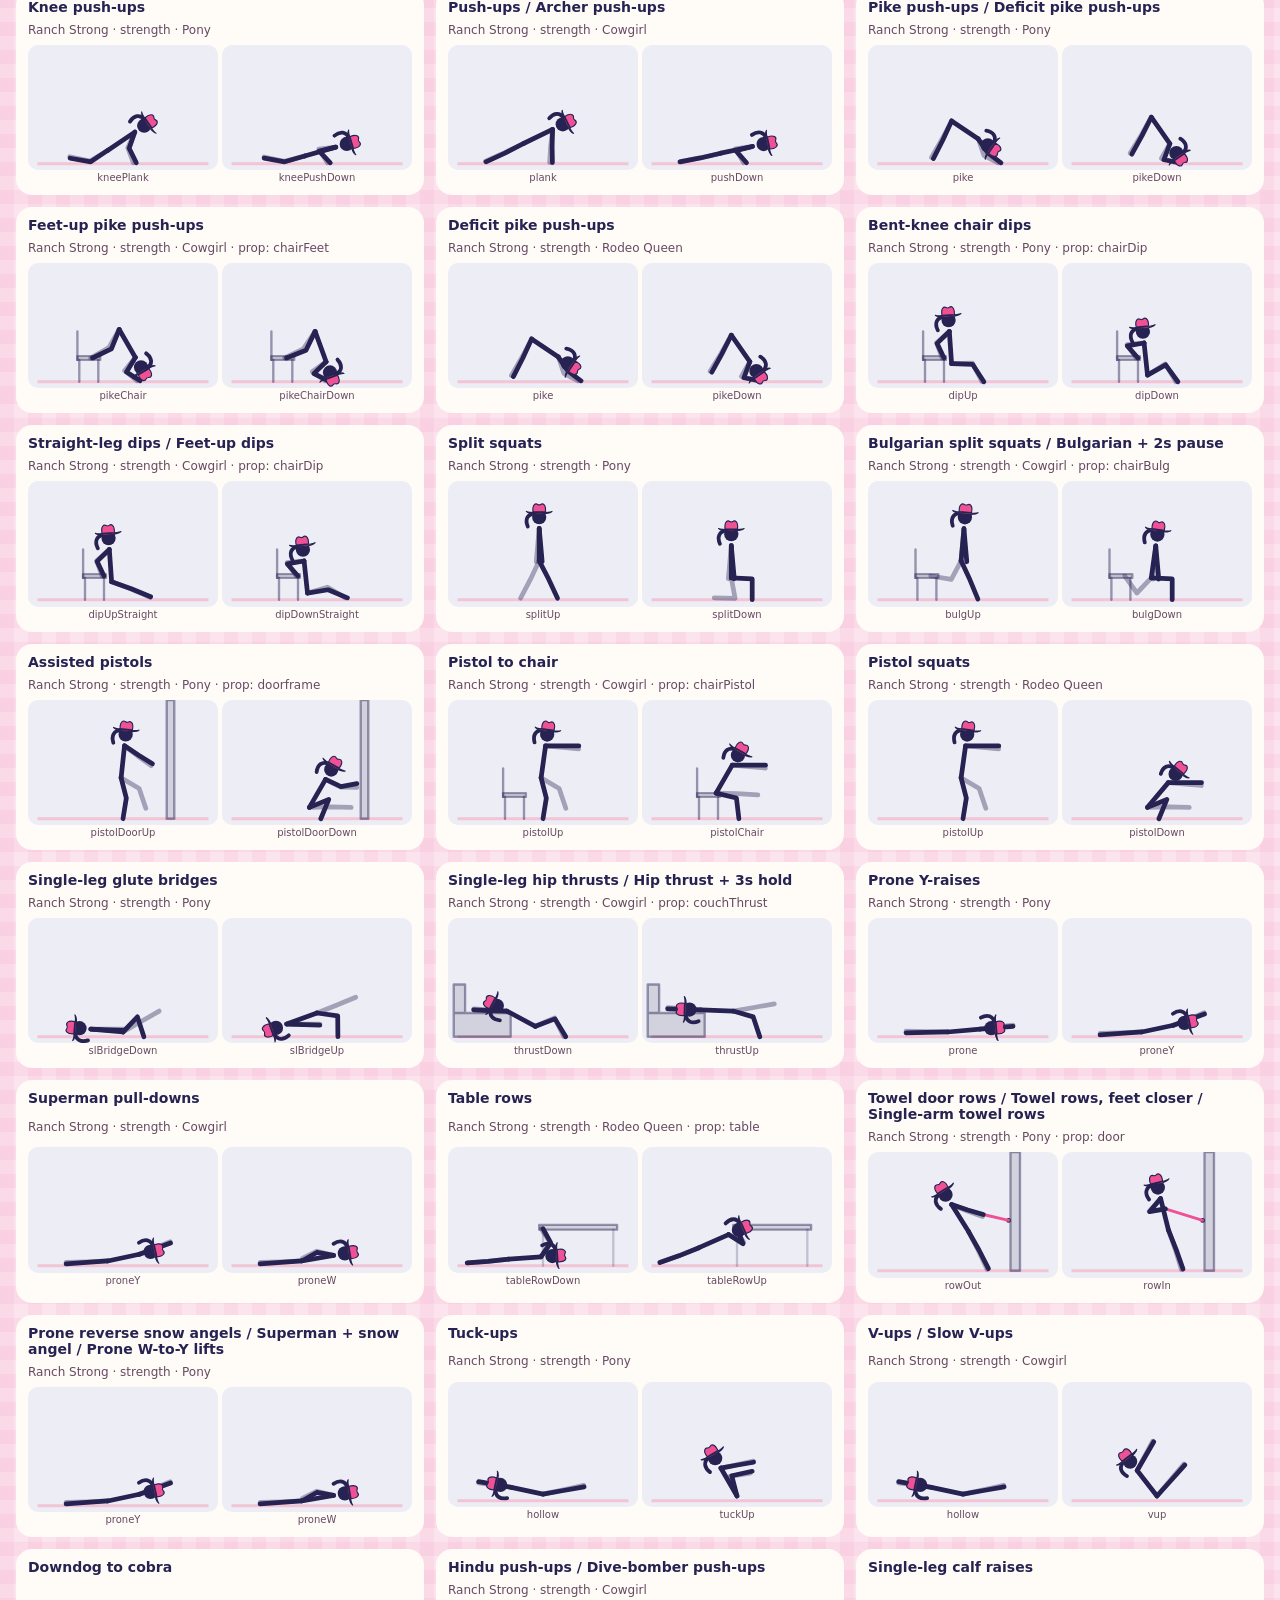
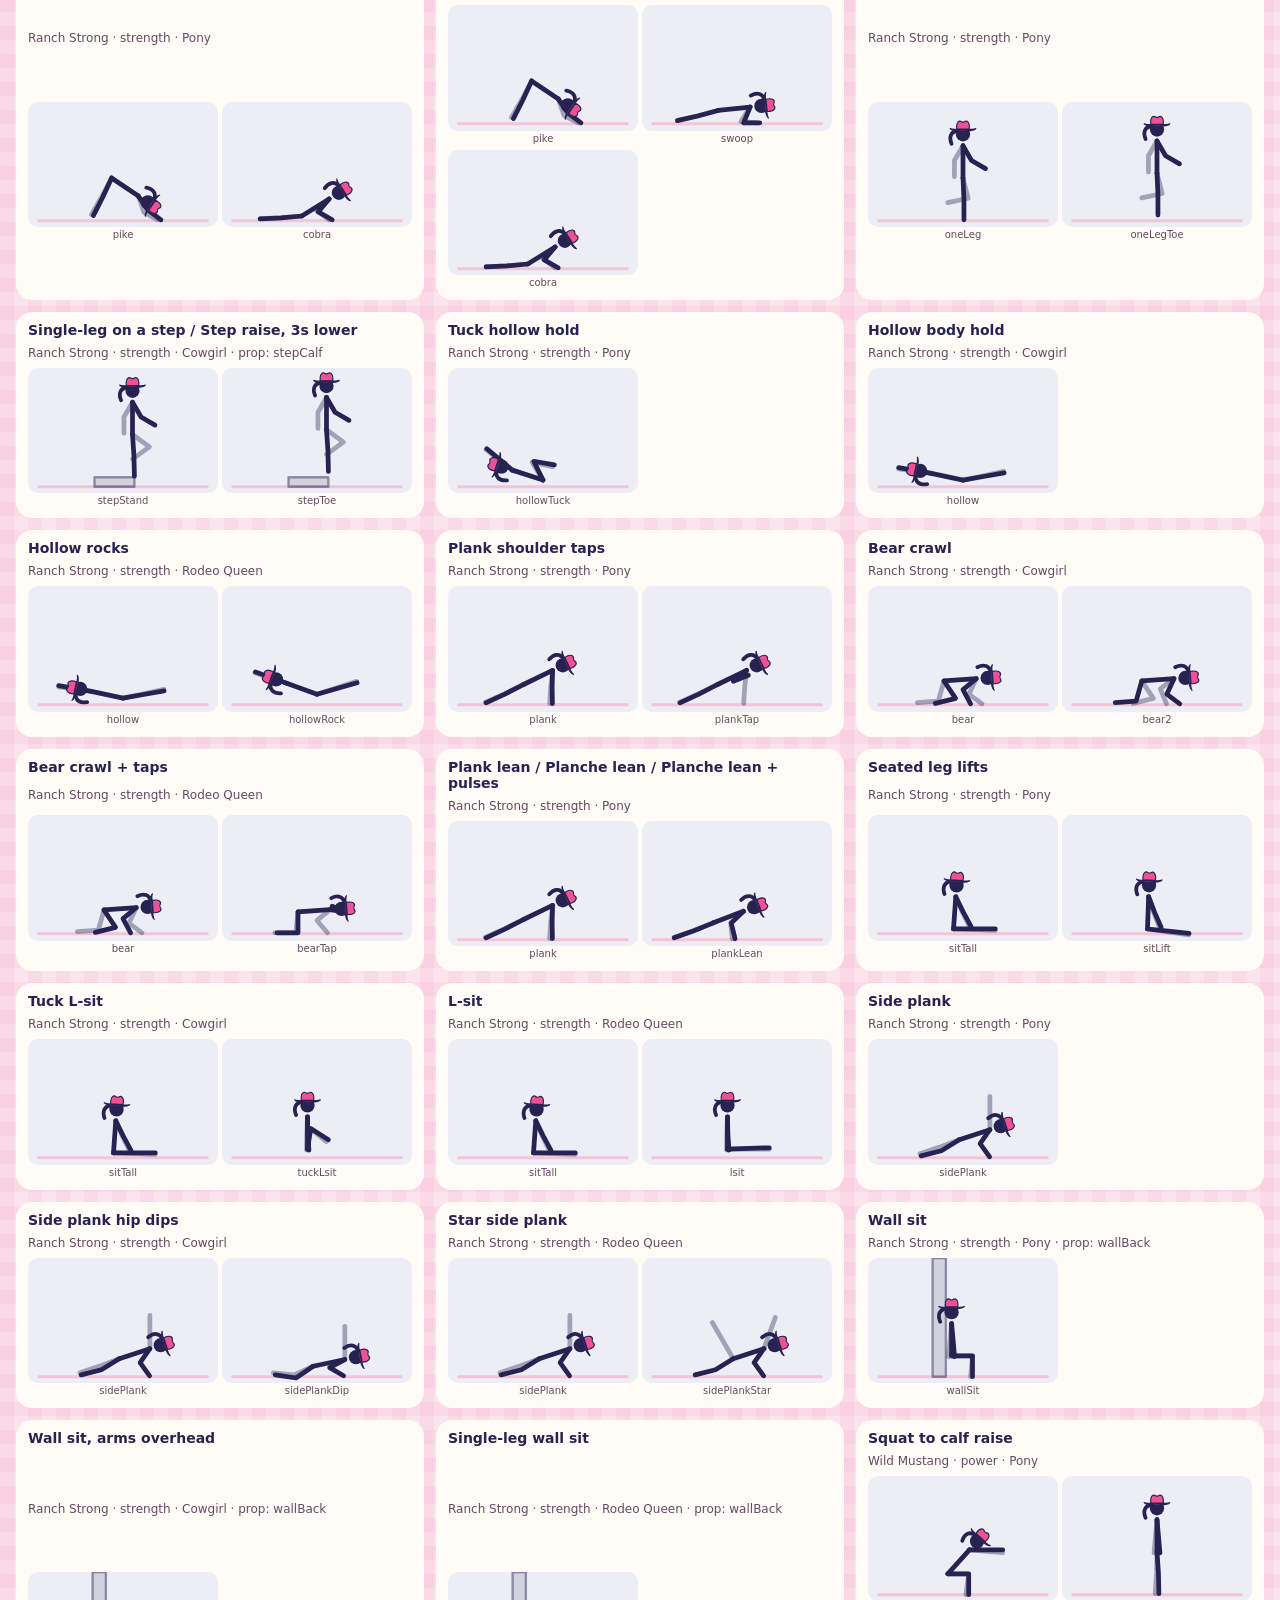
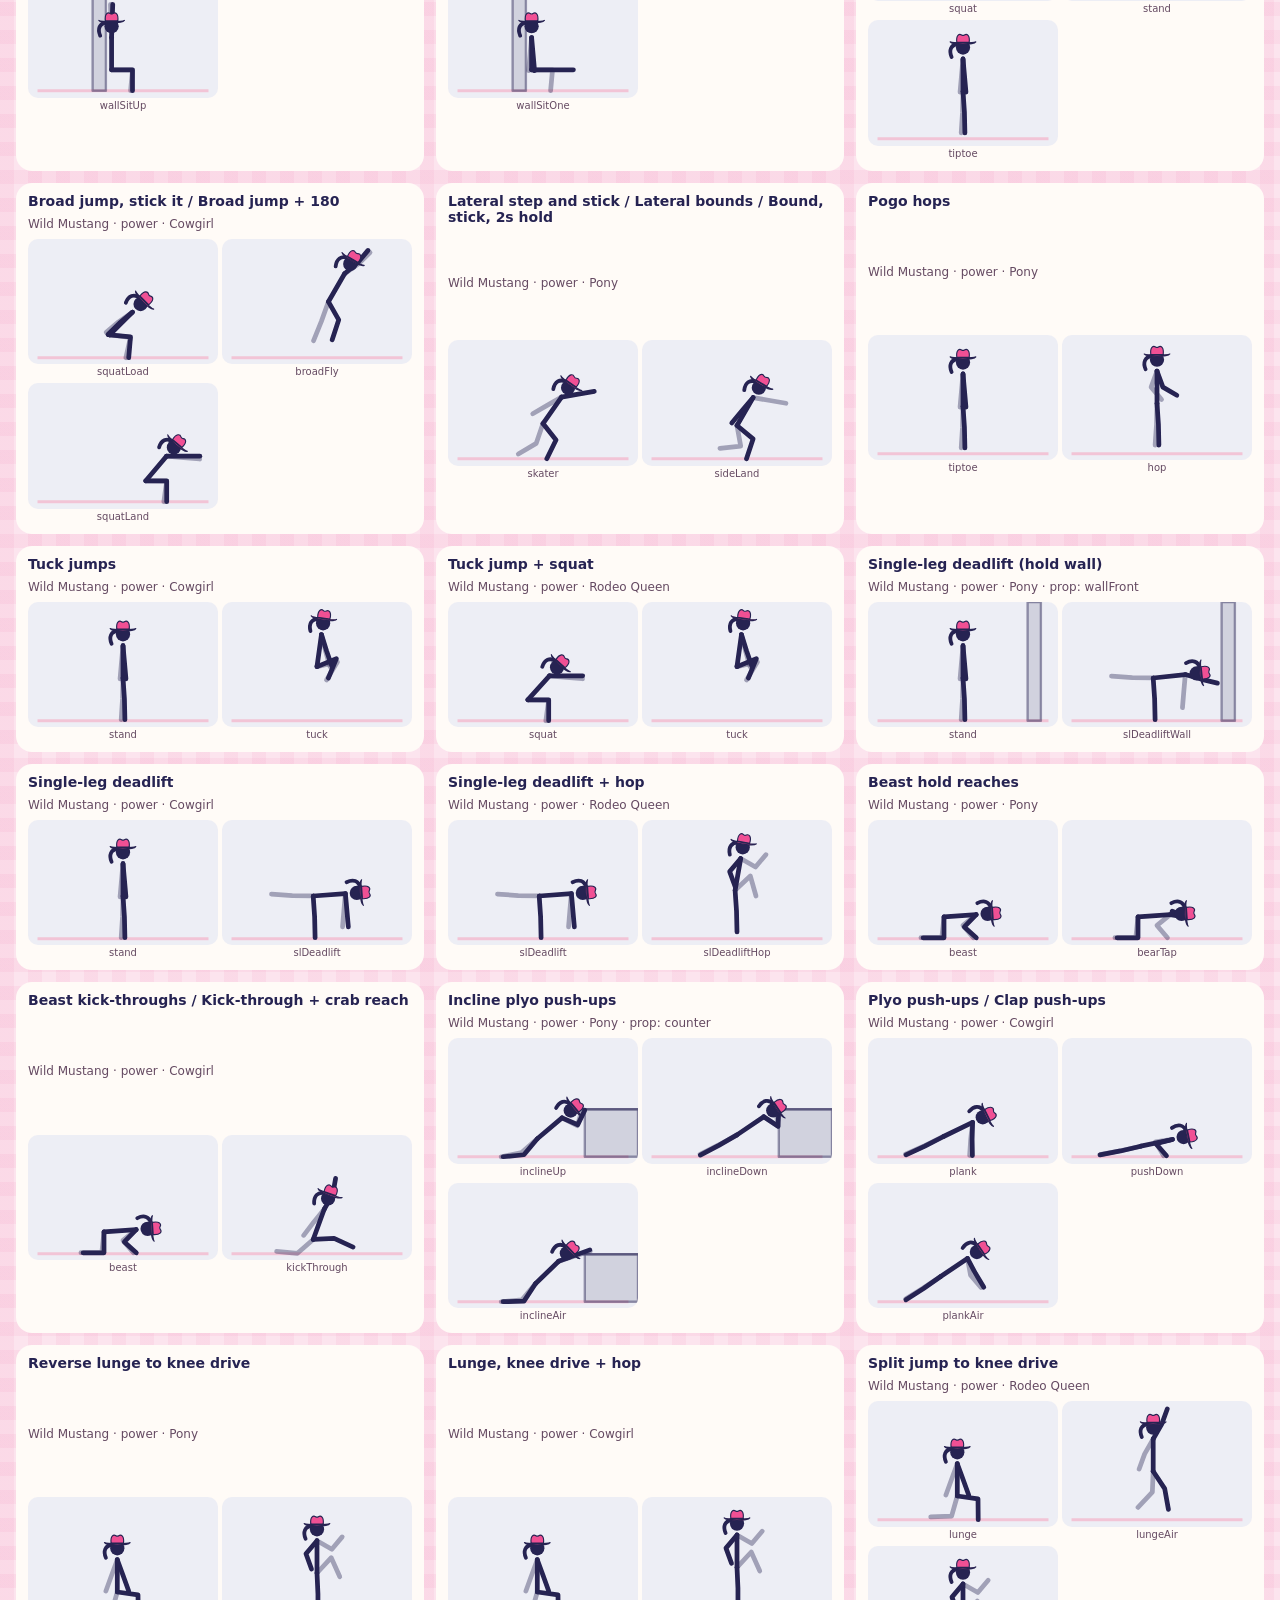
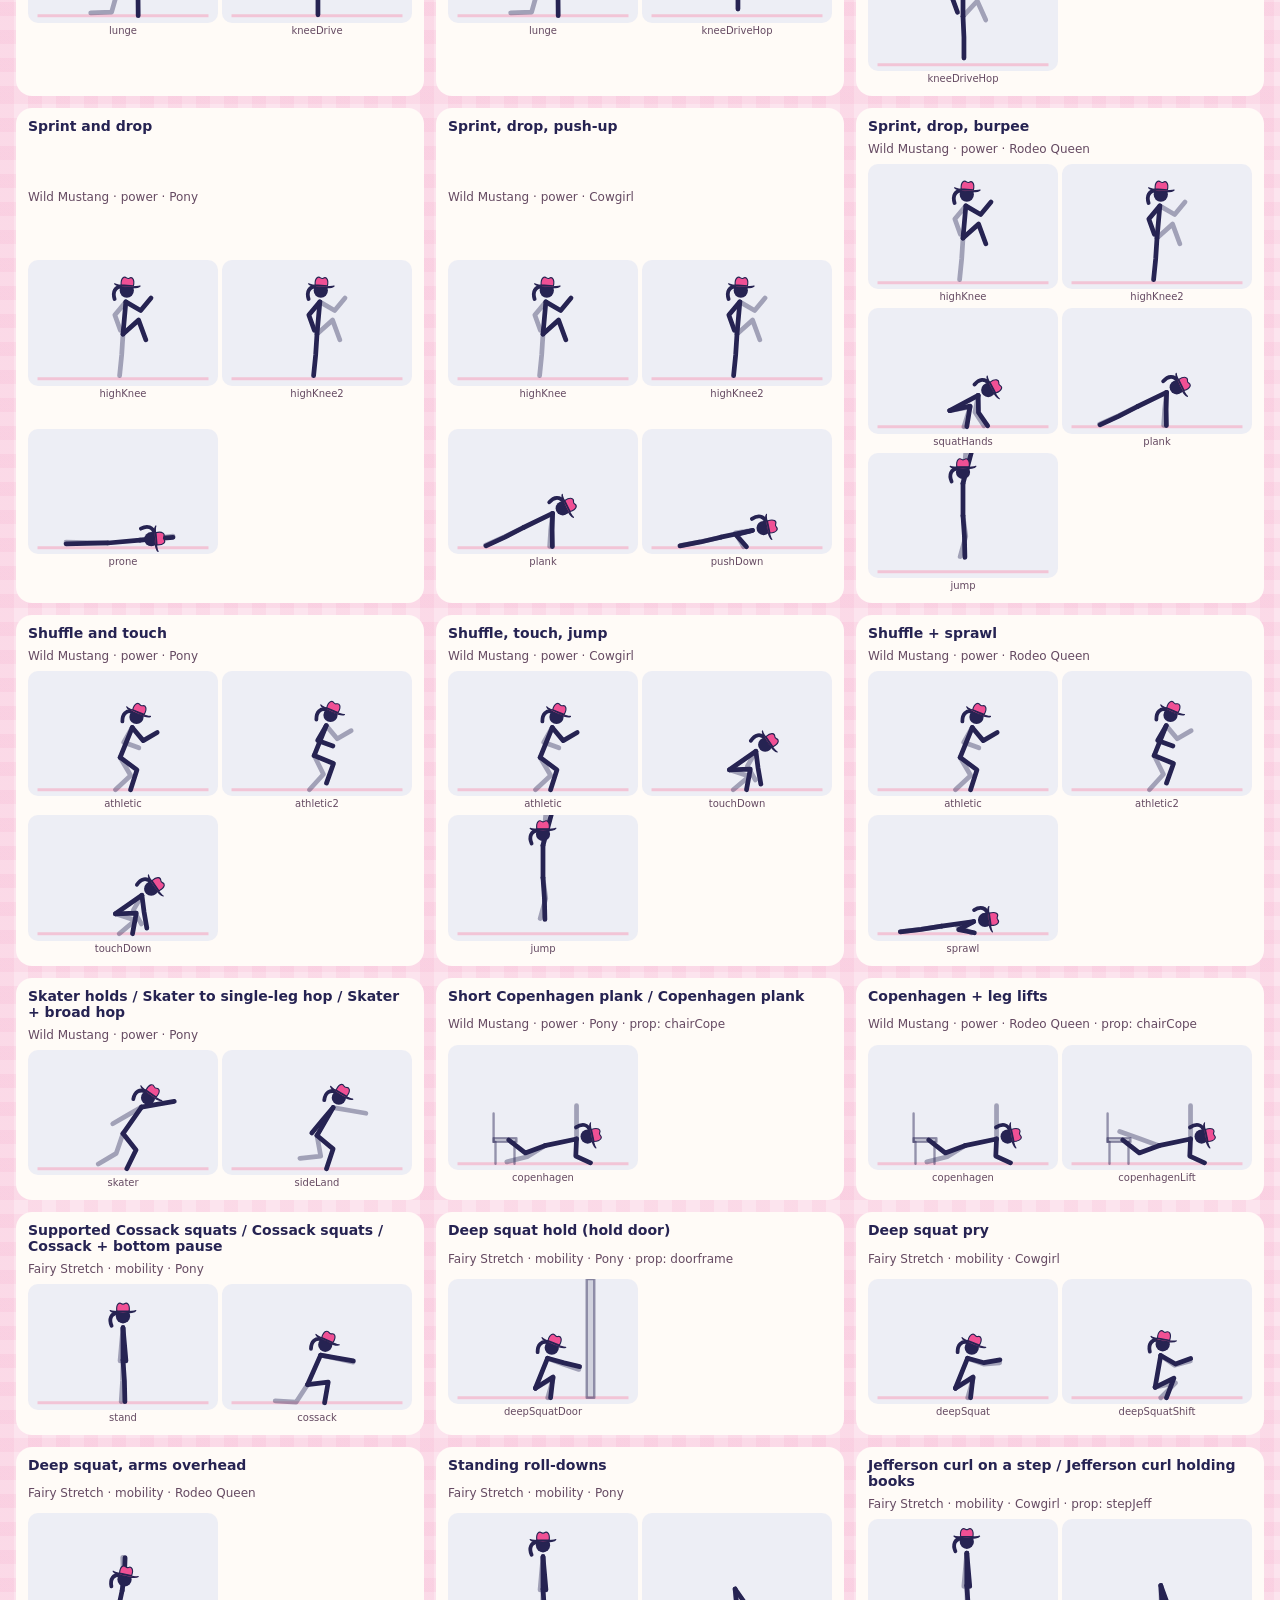
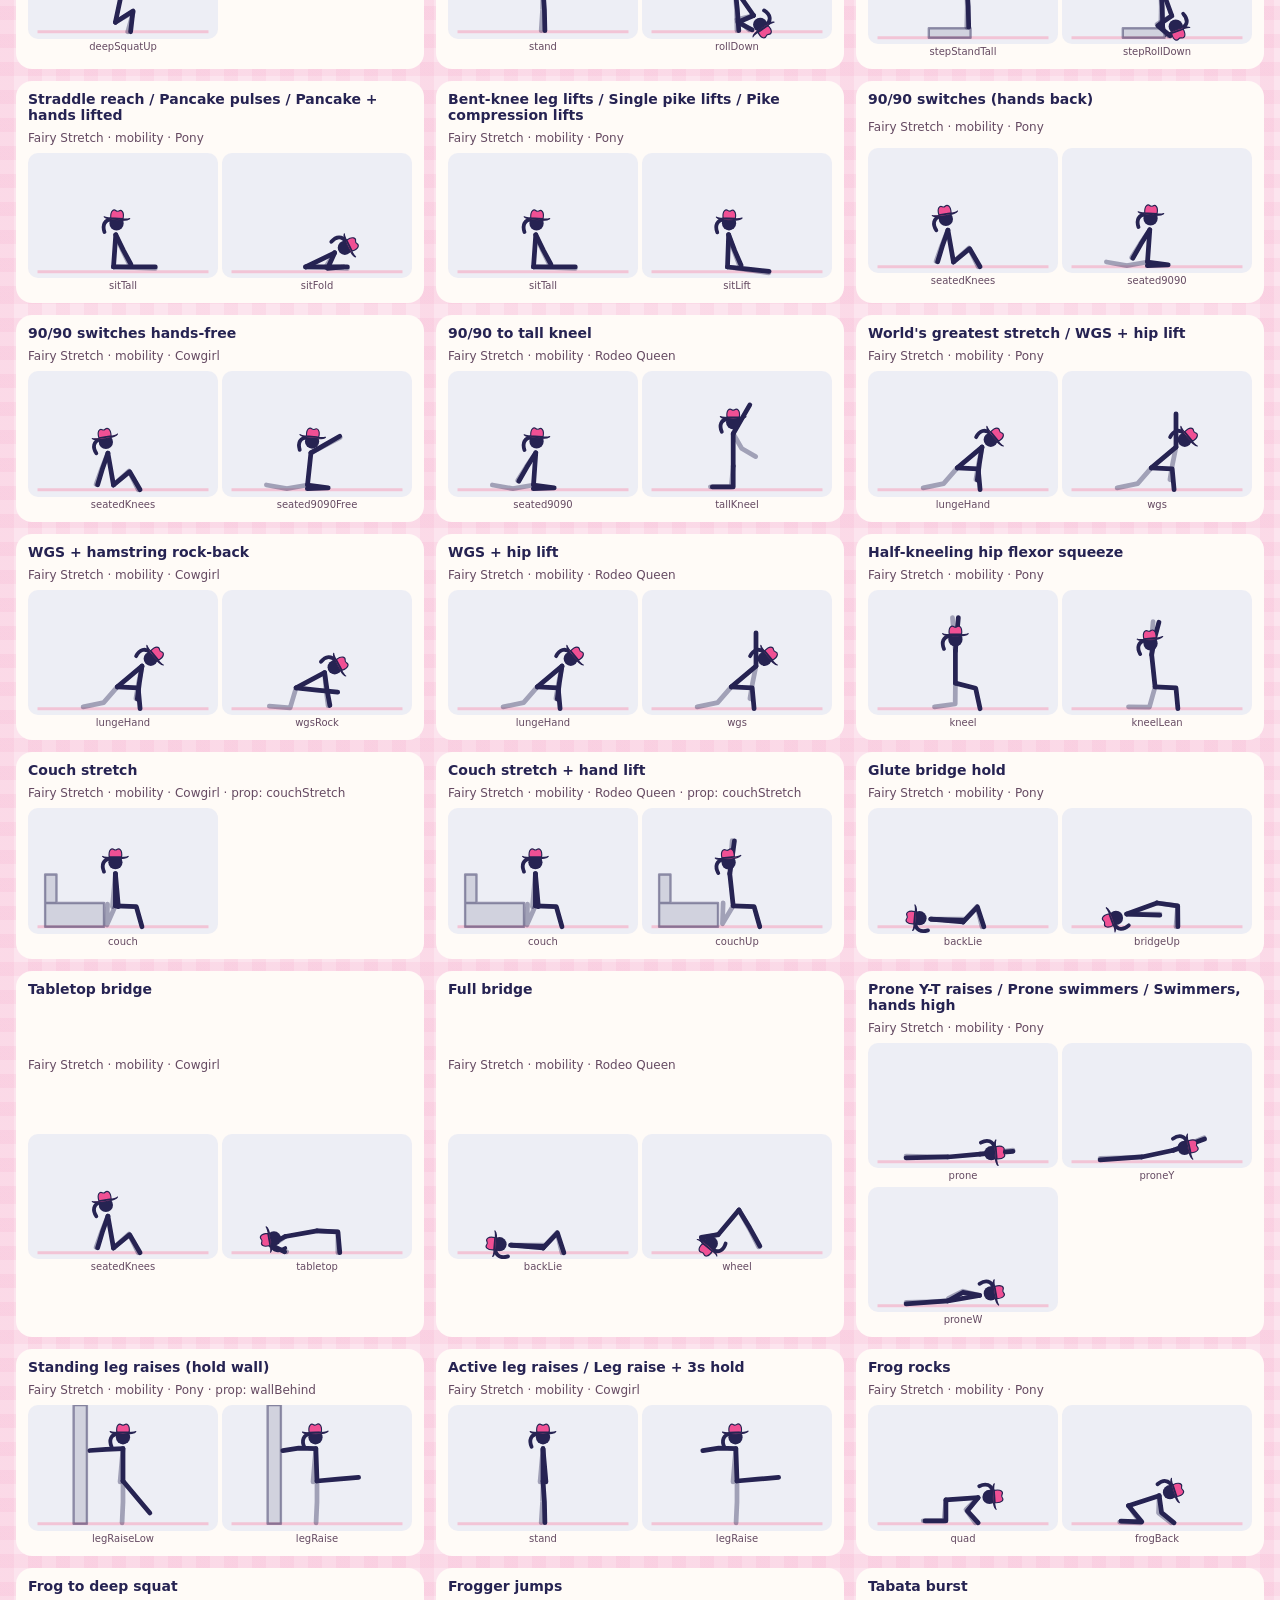
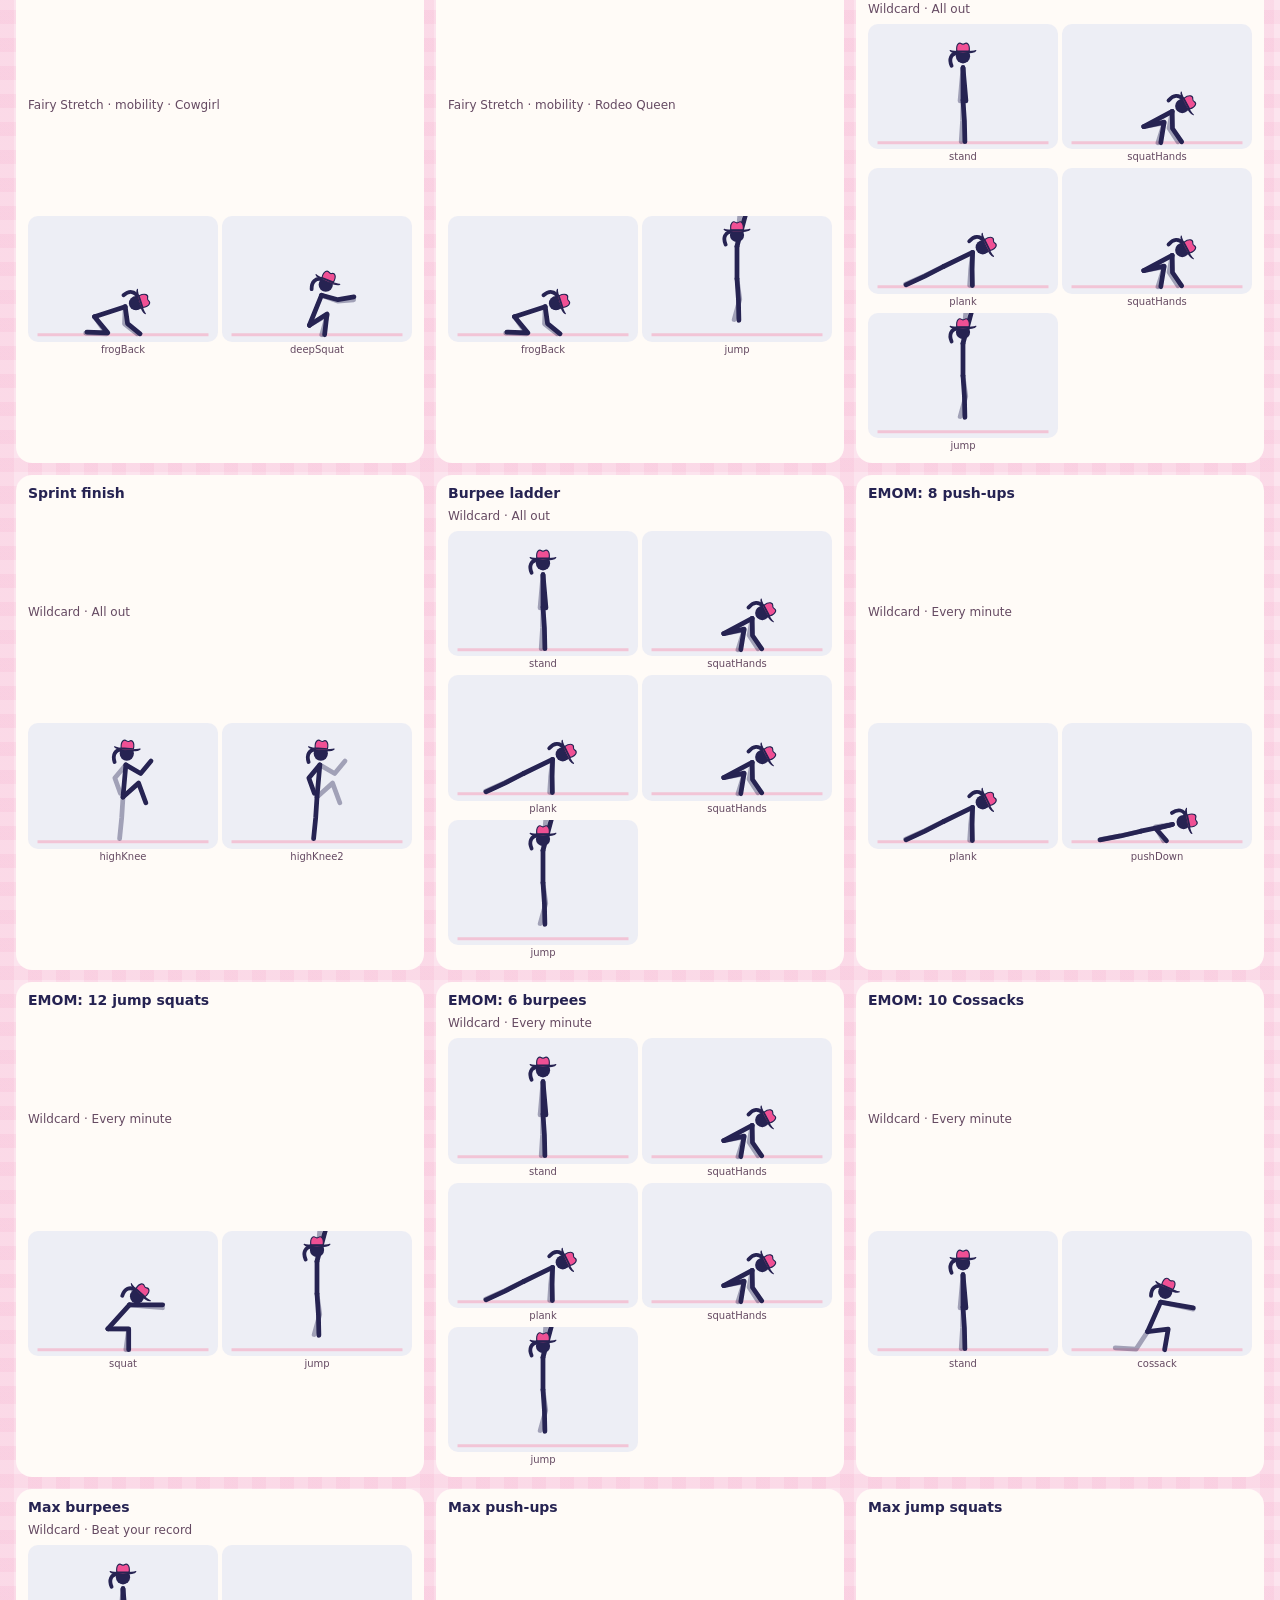
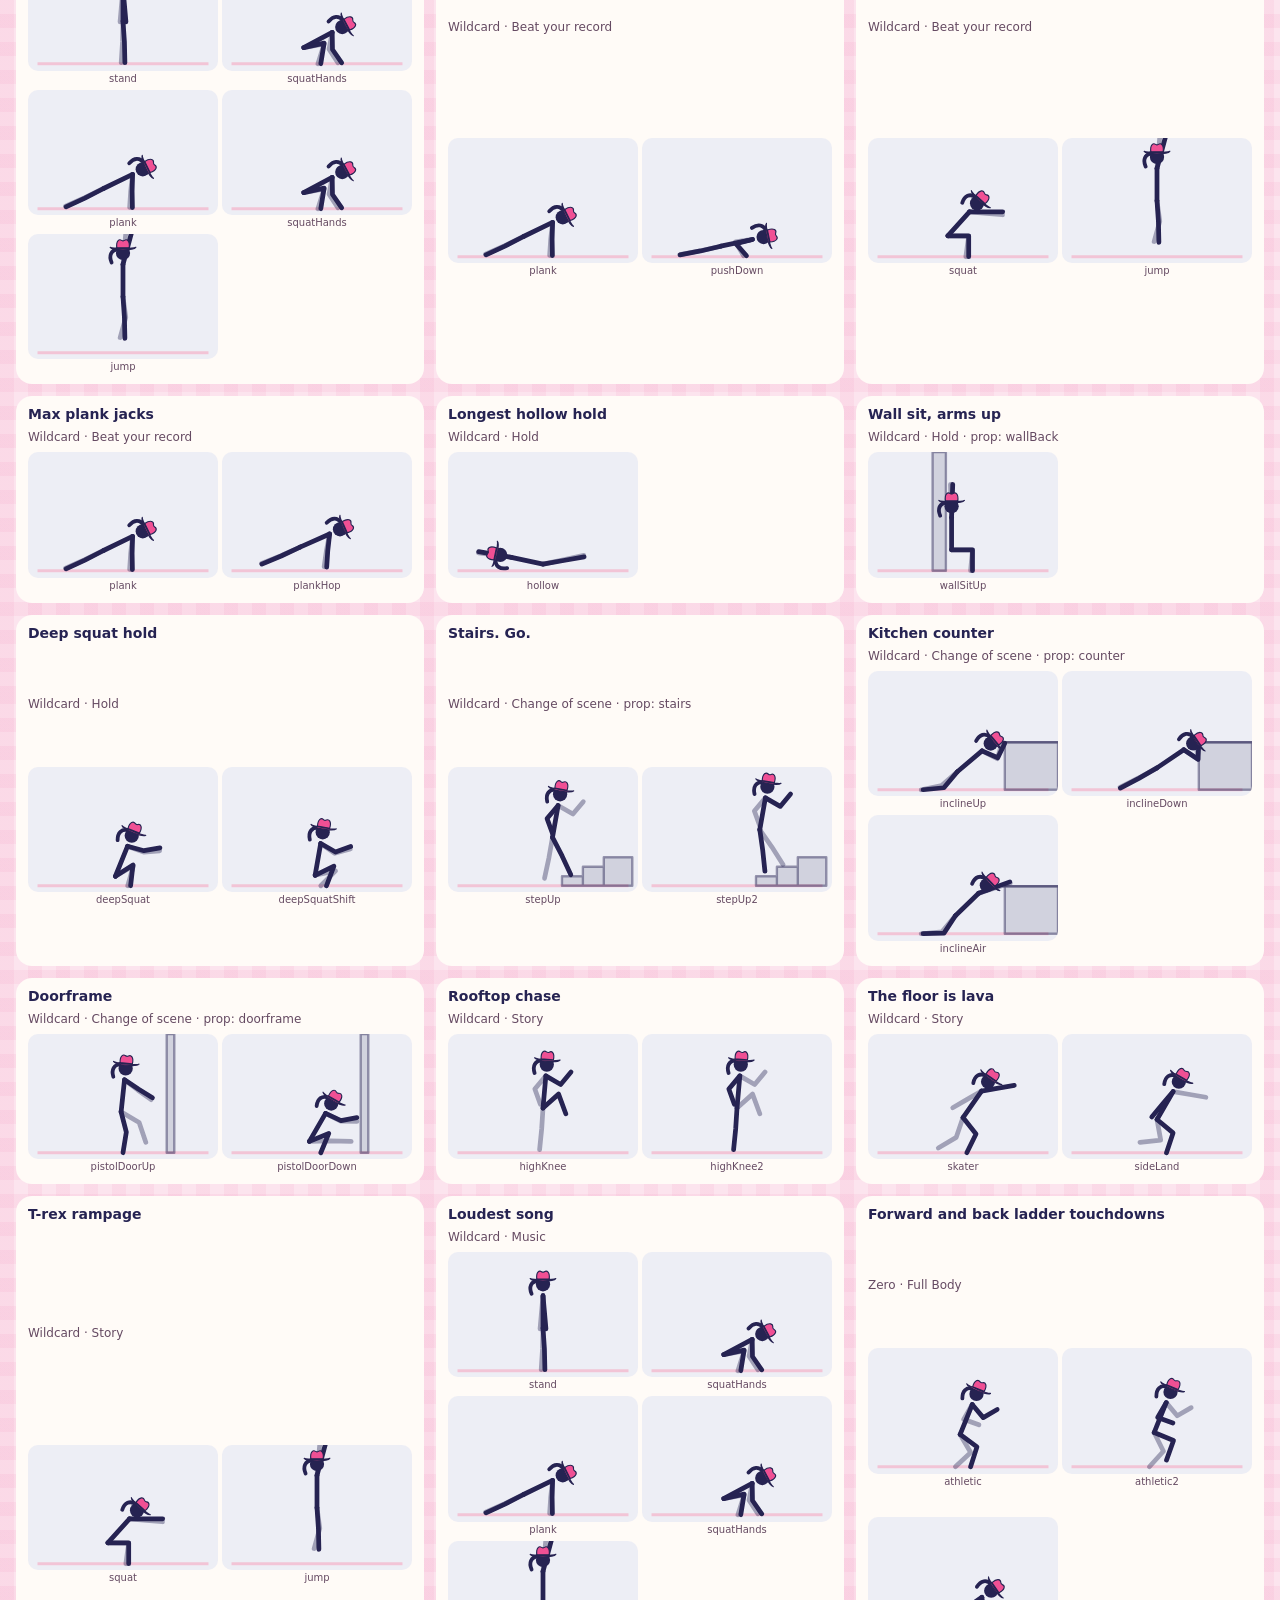
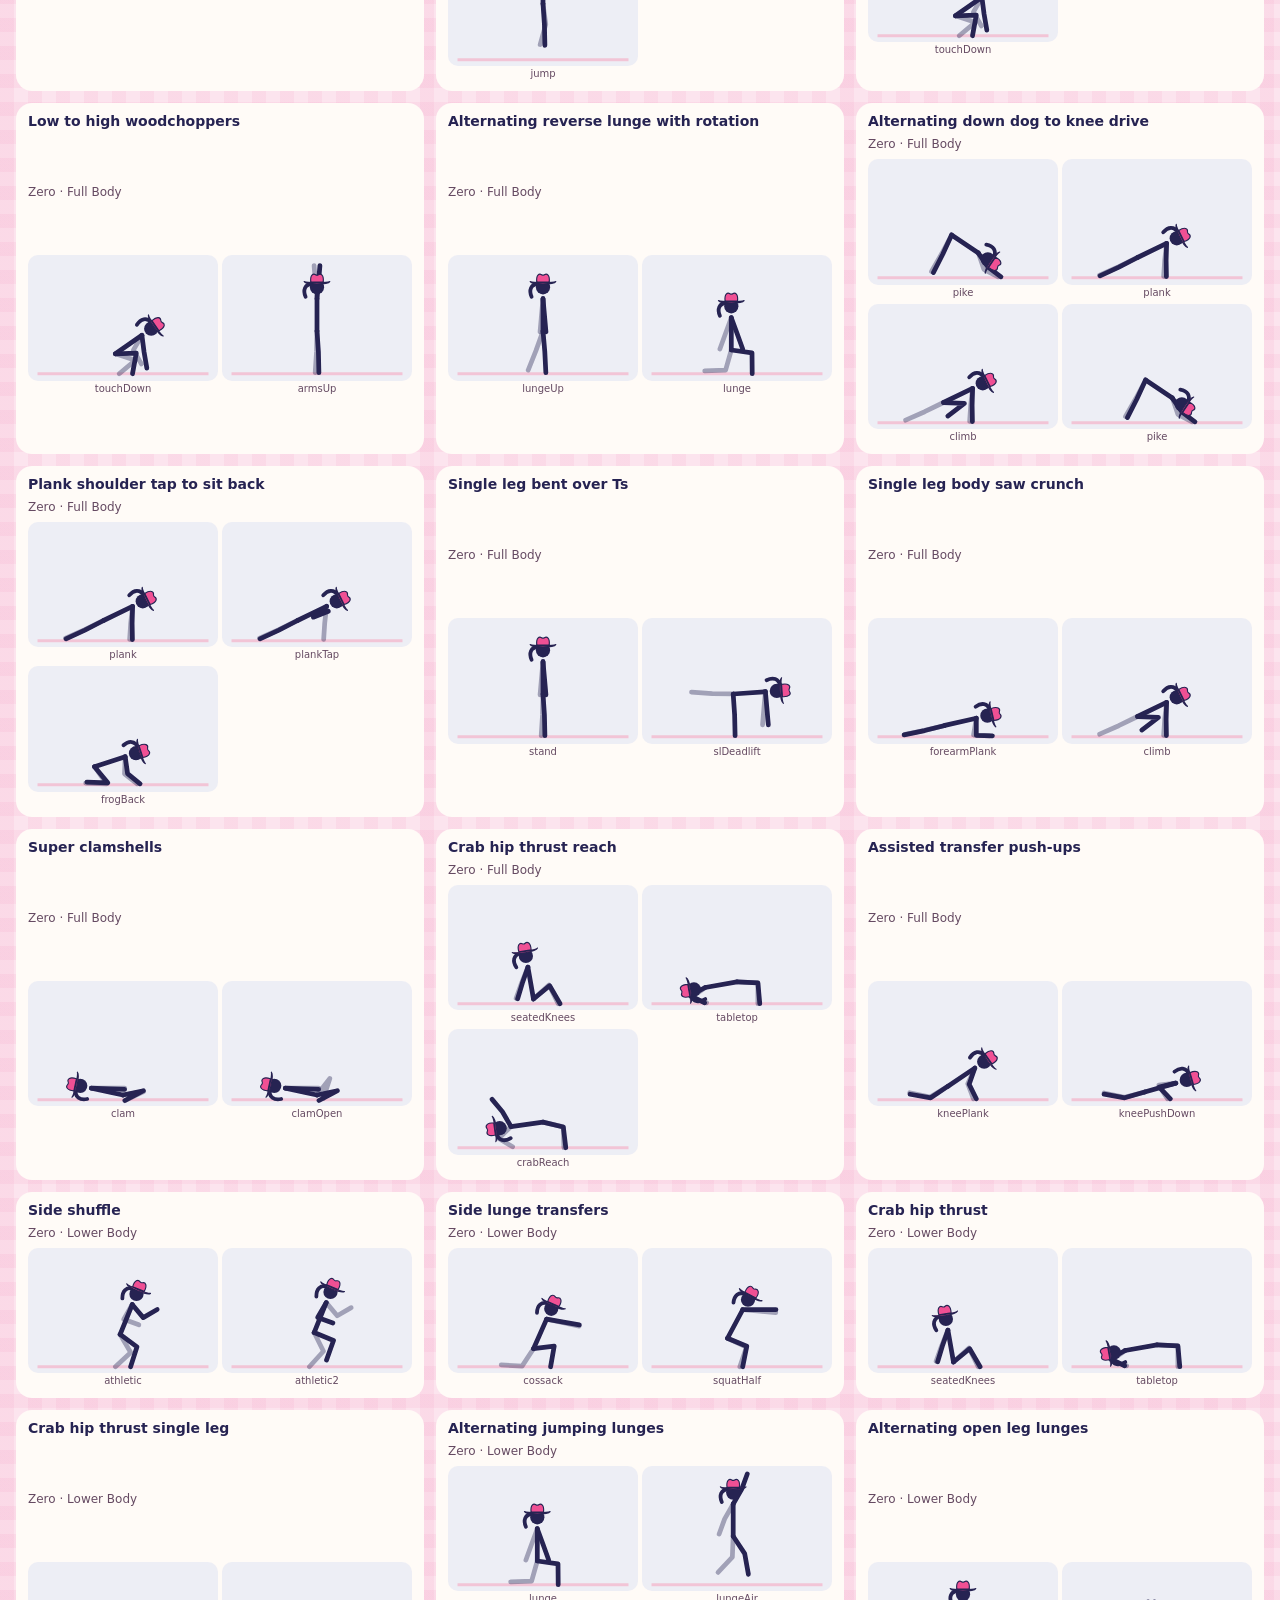
==== commit 0dcbdd30: "Add a Week type menu and the Zero 7-day plan New Week type choice on the Your week screen: Shuffle S" ====
--- a/debug/poses.html
+++ b/debug/poses.html
@@ -7,11 +7,11 @@
 <link rel="stylesheet" href="../css/styles.css">
 <style>
   body{padding:16px}
-  .grid{display:grid;grid-template-columns:repeat(auto-fill,minmax(400px,1fr));gap:12px}
+  .grid{display:grid;grid-template-columns:repeat(auto-fill,minmax(min(400px,100%),1fr));gap:12px}
   .mv{background:var(--surface);border-radius:16px;padding:10px 12px;display:grid;gap:6px}
   .mv h3{margin:0;font:700 14px var(--body)} .mv small{color:var(--muted);font-size:12px}
   .frames{display:flex;gap:4px;flex-wrap:wrap}
-  .frames svg{width:190px;height:auto;background:color-mix(in srgb,var(--str) 12%,transparent);border-radius:10px}
+  .frames svg{width:min(190px,44vw);height:auto;background:color-mix(in srgb,var(--str) 12%,transparent);border-radius:10px}
   .frames span{font-size:10px;color:var(--muted);display:block;text-align:center}
   .fig polyline{fill:none;stroke:var(--ink);stroke-width:5;stroke-linecap:round;stroke-linejoin:round}
   .fig .far polyline{opacity:.38} .fig circle{fill:var(--ink)}
@@ -29,6 +29,7 @@
 <script src="../js/moves.js"></script>
 <script src="../js/poses.js"></script>
 <script src="../js/figure.js"></script>
+<script src="../js/programs.js"></script>
 <script>
 const mk=(seq,prop)=>seq.map(k=>`<div><svg class="fig" viewBox="0 -14 200 132">${typeof figSVG==="function"?figSVG(POSE[k],prop):""}</svg><span>${k}</span></div>`).join("");
 let html="";
@@ -40,6 +41,8 @@
     html+=card([name,...same].join(" / "),`${TYPE_NAMES[m.m]} · ${LEVELS[lvl]}`,figFor(c),propFor(c)); });
 });
 Object.entries(WILD).forEach(([cat,list])=>{ if(cat==="choice") return; list.forEach(w=>{ const c={wild:cat,...w}; html+=card(w.n,"Wildcard · "+WILD_NAMES[cat],figFor(c),propFor(c)); });});
+Object.values(PLANS).forEach(pl=>pl.weeks[0].days.forEach(d=>(d.ex||[]).forEach(e=>{
+  if(html.includes(`<h3>${e.n}</h3>`)) return; const c={n:[e.n,e.n,e.n],lvl:0}; html+=card(e.n,`${pl.name} · ${d.name}`,figFor(c),propFor(c)); })));
 document.getElementById("grid").innerHTML=html;
 </script>
 </body>
--- a/css/styles.css
+++ b/css/styles.css
@@ -238,3 +238,18 @@
 .sessbar{display:flex;gap:6px}
 .sessbar i{flex:1;height:10px;border-radius:5px;background:var(--line)}
 .sessbar i.on{background:var(--good)}
+
+/* Set weekly plan (Zero) */
+.plandays{display:grid;gap:8px}
+.planday{display:flex;align-items:center;justify-content:space-between;gap:12px;width:100%;text-align:left;border:2px solid transparent;background:var(--bg);color:var(--ink);border-radius:18px;padding:12px 14px;cursor:pointer;font:inherit;min-height:56px}
+.planday span:first-child{display:grid;gap:1px;min-width:0}
+.planday b{font:400 18px var(--display)}
+.planday small{color:var(--muted);font-size:13px}
+.planday:disabled{cursor:default;opacity:.55}
+.planday .tick,.planday .go{flex:none;width:34px;height:34px;border-radius:999px;display:grid;place-items:center}
+.planday .tick{background:var(--accent)}
+.planday .go{border:2px solid var(--ink)}
+.planday svg{width:18px;height:18px;fill:none;stroke-width:3;stroke-linecap:round;stroke-linejoin:round}
+.planday .tick svg{stroke:var(--on-fill)} .planday .go svg{stroke:var(--ink)}
+.planday.done{border-color:color-mix(in srgb,var(--accent) 50%,transparent)}
+.orhead{font-size:24px;margin-bottom:10px}
